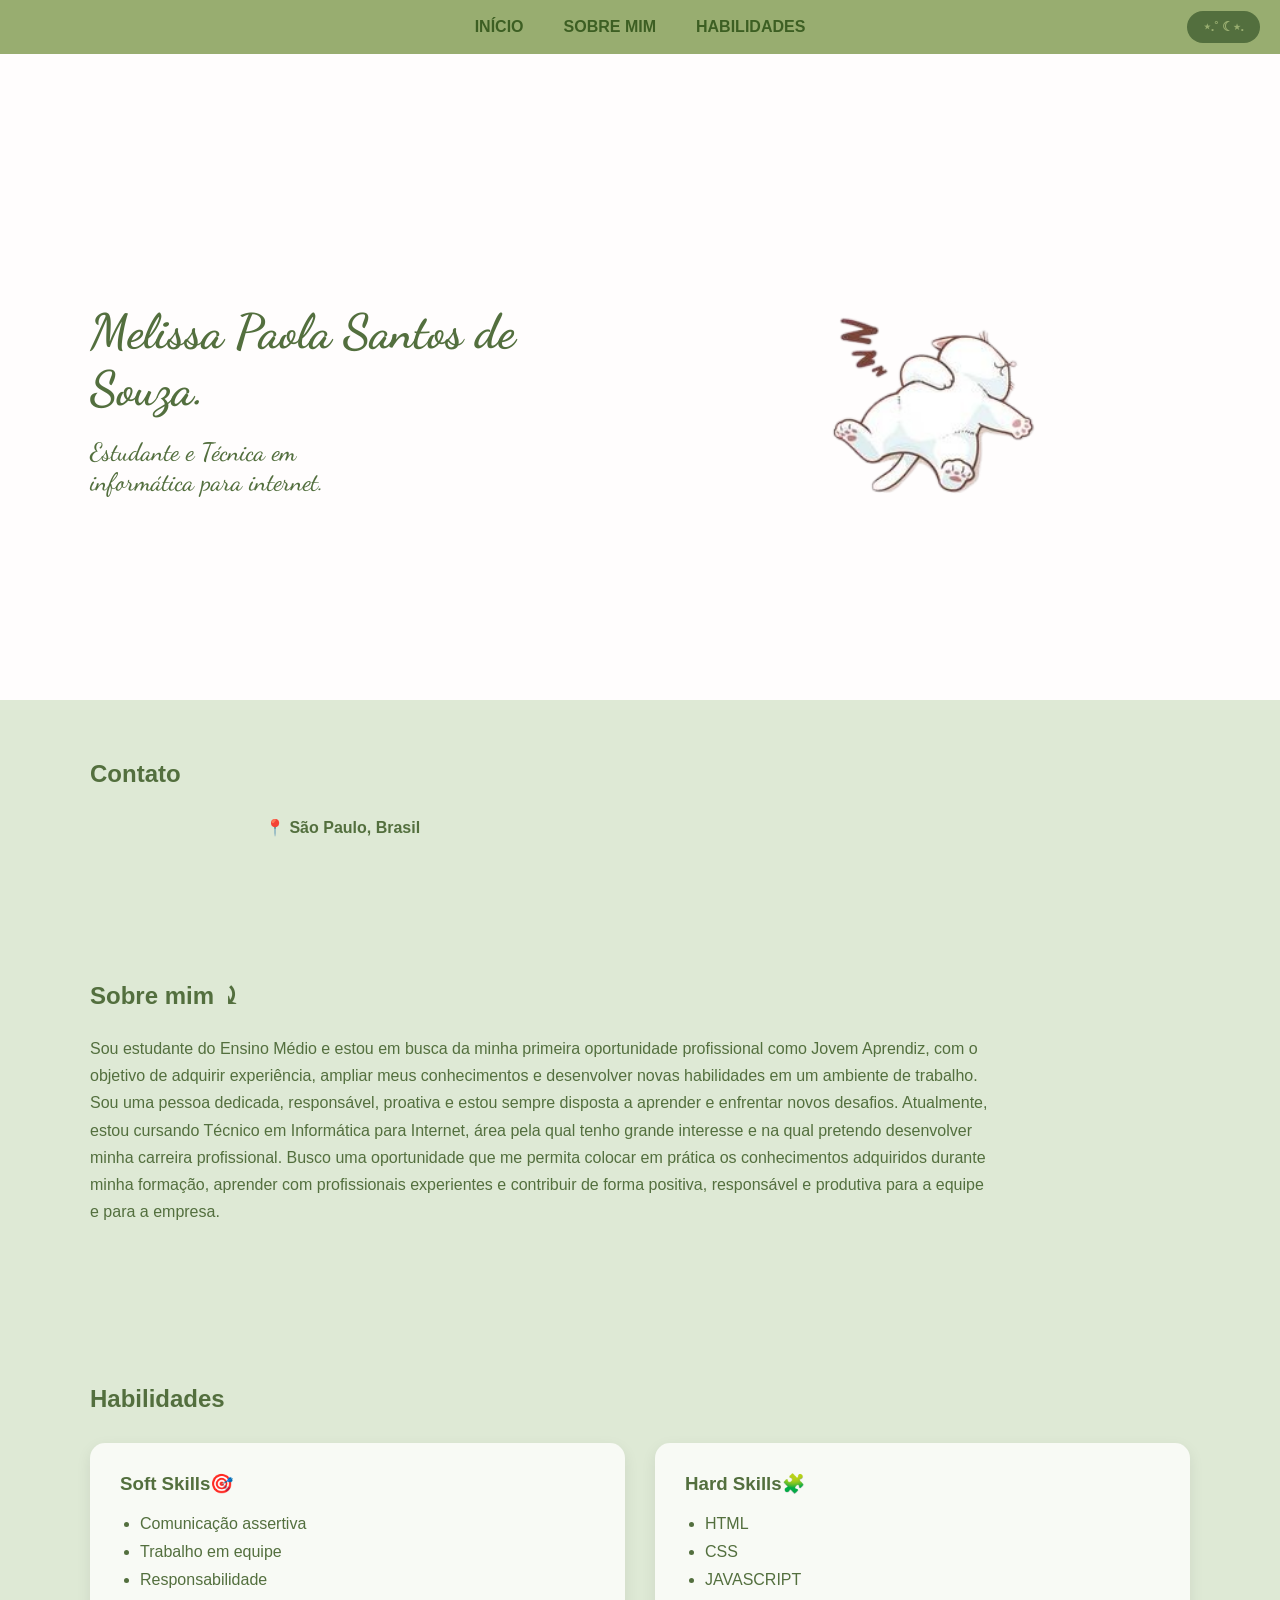
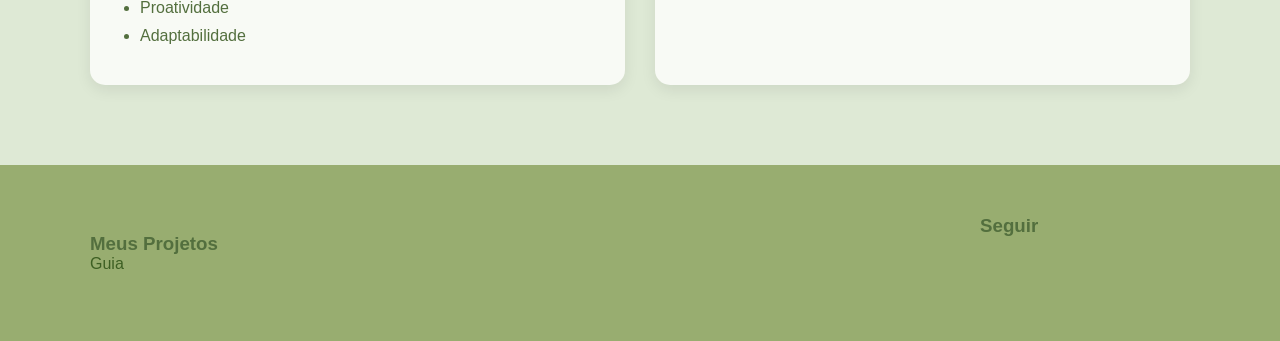
==== index.html @ 7c1e8e72 "adicionei os projetos" ====
<!DOCTYPE html>
<html lang="pt-BR">

<head>
    <meta charset="UTF-8">
    <meta name="viewport" content="width=device-width, initial-scale=1.0" />
    <title>Melissa Paola</title>

    <link rel="icon" href="./assets/b8229faa11fd5c0b6150d2b8c8b90e80-removebg-preview.png">

    <link rel="stylesheet" href="style.css">


    <!-- Fonte Dancing Script -->
    <link rel="preconnect" href="https://fonts.googleapis.com">
    <link rel="preconnect" href="https://fonts.gstatic.com" crossorigin>

    <link href="https://fonts.googleapis.com/css2?family=Dancing+Script:wght@400;500;600;700&display=swap"
        rel="stylesheet">

</head>

<body>


    <!-- MENU -->
    <header>

        <button id="simples">⋆.˚ ☾⭒.</button>

        <nav>
            <a href="#apres">Início</a>
            <a href="#sobre">Sobre mim</a>
            <a href="#habil">Habilidades</a>
        </nav>
    </header>


    <main>

        <!-- APRESENTAÇÃO -->
        <section id="apres">

            <div class="container apresentacao">

                <div class="aprestext">
                    <h1>Melissa Paola Santos de Souza.</h1>

                    <h2>
                        Estudante e Técnica em
                        <br>
                        informática para internet.
                    </h2>
                </div>

                <div class="apresimg">
                    <img src="assets/b8229faa11fd5c0b6150d2b8c8b90e80-removebg-preview.png" alt="Ilustração decorativa">
                </div>

            </div>

        </section>


        <!-- CONTATO -->
        <section id="info">

            <div class="container">

                <h2>Contato</h2>

                <div class="contato">

                    <div class="linksicon">

                        <a href="mailto:Melissa.paola.s.souza@gmail.com">
                            <svg class="iconsobre">
                                <use href="assets/envelope-solid-full.svg"></use>
                            </svg>
                        </a>

                        <a href="https://github.com/MelissaPaola" target="_blank">
                            <svg class="iconsobre">
                                <use href="assets/GithubIco.svg"></use>
                            </svg>
                        </a>

                        <a href="https://wa.me/5511913088915" target="_blank">
                            <svg class="iconsobre">
                                <use href="assets/whatsapp-svgrepo-com.svg"></use>
                            </svg>
                        </a>

                        <a href="https://www.linkedin.com/in/melissa-paola-161333433/" target="_blank">
                            <svg class="iconsobre">
                                <use href="assets/linkedInIco.svg"></use>
                            </svg>
                        </a>

                    </div>

                    <h4>📍 São Paulo, Brasil</h4>

                </div>

            </div>

        </section>


        <!-- SOBRE -->
        <section id="sobre">

            <div class="container">

                <h2>Sobre mim ⤸</h2>

                <p>
                    Sou estudante do Ensino Médio e estou em busca da minha
                    primeira oportunidade profissional como Jovem Aprendiz,
                    com o objetivo de adquirir experiência, ampliar meus
                    conhecimentos e desenvolver novas habilidades em um
                    ambiente de trabalho.

                    Sou uma pessoa dedicada, responsável, proativa e estou
                    sempre disposta a aprender e enfrentar novos desafios.

                    Atualmente, estou cursando Técnico em Informática para
                    Internet, área pela qual tenho grande interesse e na qual
                    pretendo desenvolver minha carreira profissional.

                    Busco uma oportunidade que me permita colocar em prática
                    os conhecimentos adquiridos durante minha formação,
                    aprender com profissionais experientes e contribuir de
                    forma positiva, responsável e produtiva para a equipe
                    e para a empresa.
                </p>

            </div>

        </section>


        <!-- HABILIDADES -->
        <section id="habil">

            <div class="container">

                <h2>Habilidades</h2>

                <div class="habilidades">

                    <!-- SOFT SKILLS -->
                    <div class="cardhabil">

                        <h3>Soft Skills🎯</h3>

                        <ul>
                            <li>Comunicação assertiva</li>
                            <li>Trabalho em equipe</li>
                            <li>Responsabilidade</li>
                            <li>Proatividade</li>
                            <li>Adaptabilidade</li>
                        </ul>

                    </div>


                    <!-- HARD SKILLS -->
                    <div class="cardhabil">

                        <h3>Hard Skills🧩</h3>

                        <ul>
                            <li>HTML</li>
                            <li>CSS</li>
                            <li>JAVASCRIPT</li>
                        </ul>

                    </div>

                </div>

            </div>

        </section>

    </main>


    <!-- RODAPÉ -->
    <footer>

        <div class="container footer-content">

        <div class="footer-info">
         <h3>Meus Projetos</h3>
         <a href="https://melissapaola.github.io/Guia/" target="_blank">Guia</a>
        </div>

            <div class="footer-social">

                <h3>Seguir</h3>

                <ul>

                    <li>
                        <a href="https://github.com/MelissaPaola" target="_blank">

                            <svg class="icone">
                                <use href="assets/GithubIco.svg"></use>
                            </svg>

                        </a>
                    </li>

                    <li>
                        <a href="https://www.linkedin.com/in/melissa-paola-161333433/" target="_blank">

                            <svg class="icone">
                                <use href="assets/linkedInIco.svg"></use>
                            </svg>

                        </a>
                    </li>

                    <li>
                        <a href="https://www.instagram.com/lissavamp_/" target="_blank">

                            <svg class="icone">
                                <use href="assets/instagram_logo_icon_186894.svg"></use>
                            </svg>

                        </a>
                    </li>

                </ul>

            </div>

        </div>

    </footer>
    <script src="App.js"></script>
</body>

</html>
---- style.css ----
* {
   margin: 0;
   padding: 0;
   box-sizing: border-box;
}


/* ===== GERAL ===== */

html {
   scroll-behavior: smooth;
}

body {
   font-family: Arial, sans-serif;
   background-color: #dee9d5;
   color: #536f3e;
}

.container {
   width: 90%;
   max-width: 1100px;
   margin: 0 auto;
}

a {
   color: #3d5f23;
   text-decoration: none;
}

a:hover {
   color: #685844;
}


/* ===== MENU ===== */

header {
   position: fixed;
   top: 0;
   left: 0;

   width: 100%;

   background-color: #98ad70;

   padding: 18px;

   z-index: 1000;
}

nav {
   display: flex;
   justify-content: center;
   gap: 40px;
}

nav a {
   font-weight: bold;
   text-transform: uppercase;
}


/* ===== APRESENTAÇÃO ===== */

#apres {
   min-height: 600px;

   background-color: #fffdfd;

   padding-top: 100px;
}

.apresentacao {
   min-height: 600px;

   display: flex;
   align-items: center;
   justify-content: space-between;

   gap: 50px;
}

.aprestext {
   flex: 1;
}

.aprestext h1 {
   font-family: "Dancing Script", cursive;
   font-size: 48px;
   margin-bottom: 20px;
}

.aprestext h2 {
   font-family: "Dancing Script", cursive;
   font-size: 25px;
   font-weight: 500;
}

.apresimg {
   flex: 1;

   display: flex;
   justify-content: center;
}

.apresimg img {
   width: 300px;
   max-width: 100%;
}


/* ===== CONTATO ===== */

#info {
   padding: 60px 0;
   background-color: #dee9d5;
}

.contato {
   margin-top: 25px;

   display: flex;
   align-items: center;

   gap: 30px;
}

.linksicon {
   display: flex;
   gap: 15px;
}

.iconsobre {
   width: 25px;
   height: 25px;

   fill: #536f3e;
}


/* ===== SOBRE ===== */

#sobre {
   padding: 80px 0;
}

#sobre h2 {
   margin-bottom: 25px;
}

#sobre p {
   max-width: 900px;

   line-height: 1.7;
}


/* ===== HABILIDADES ===== */

#habil {
   padding: 80px 0;
}

#habil>.container>h2 {
   margin-bottom: 30px;
}

.habilidades {
   display: flex;
   gap: 30px;
}

.cardhabil {
   flex: 1;

   padding: 30px;

   background-color: #f8faf5;

   border-radius: 15px;

   box-shadow: 0 5px 15px rgba(0, 0, 0, 0.08);
}

.cardhabil h3 {
   margin-bottom: 20px;
}

.cardhabil ul {
   padding-left: 20px;
}

.cardhabil li {
   margin-bottom: 10px;
}


/* ===== FOOTER ===== */

footer {
   background-color: #98ad70;

   padding: 50px 0;
}

.footer-content {
   display: flex;
   justify-content: space-between;
   align-items: center;
}

.footer-social ul {
   display: flex;
   gap: 30px;

   list-style: none;
}

.icone {
   width: 50px;
   height: 50px;

   fill: #536f3e;
   stroke: #536f3e;
}


/* ===== CELULAR ===== */

@media (max-width: 768px) {

   nav {
      gap: 15px;
   }

   nav a {
      font-size: 12px;
   }


   /* Apresentação */

   #apres {
      padding-top: 100px;
   }

   .apresentacao {
      flex-direction: column;
      justify-content: center;

      text-align: center;

      padding: 60px 0;
   }

   .aprestext h1 {
      font-size: 38px;
   }

   .aprestext h2 {
      font-size: 21px;
   }

   .apresimg img {
      width: 230px;
   }


   /* Contato */

   .contato {
      flex-direction: column;
      align-items: flex-start;
   }


   /* Habilidades */

   .habilidades {
      flex-direction: column;
   }


   /* Footer */

   .footer-content {
      flex-direction: column;
      align-items: flex-start;
      gap: 30px;
   }

}

/* ===== CORES DOS TEMAS ===== */

/* Tema claro (padrão) - sua paleta atual */
:root {
   --fundo: #dee9d5;
   --texto: #536f3e;
   --link: #3d5f23;
   --link-hover: #685844;
   --barra: #98ad70;
   /* header e footer */
   --apresentacao: #fffdfd;
   --card: #f8faf5;
}

/* Tema escuro - ativado quando o body tem a classe "escuro" */
body.escuro {
   --fundo: #1b2415;
   --texto: #c5d8b0;
   --link: #a8c888;
   --link-hover: #d9c3a5;
   --barra: #2f3d22;
   --apresentacao: #232f1a;
   --card: #2a3821;
}


* {
   margin: 0;
   padding: 0;
   box-sizing: border-box;
}


/* ===== GERAL ===== */

html {
   scroll-behavior: smooth;
}

body {
   font-family: Arial, sans-serif;
   background-color: var(--fundo);
   color: var(--texto);

   transition: background-color 0.3s, color 0.3s;
}

/* deixa a troca de tema suave nas outras áreas também */
header,
footer,
#apres,
#info,
.cardhabil {
   transition: background-color 0.3s;
}

.container {
   width: 90%;
   max-width: 1100px;
   margin: 0 auto;
}

a {
   color: var(--link);
   text-decoration: none;
}

a:hover {
   color: var(--link-hover);
}


/* ===== MENU ===== */

header {
   position: fixed;
   top: 0;
   left: 0;

   width: 100%;

   background-color: var(--barra);

   padding: 18px;

   z-index: 1000;
}

nav {
   display: flex;
   justify-content: center;
   gap: 40px;
}

nav a {
   font-weight: bold;
   text-transform: uppercase;
}


/* ===== APRESENTAÇÃO ===== */

#apres {
   min-height: 600px;

   background-color: var(--apresentacao);

   padding-top: 100px;
}

.apresentacao {
   min-height: 600px;

   display: flex;
   align-items: center;
   justify-content: space-between;

   gap: 50px;
}

.aprestext {
   flex: 1;
}

.aprestext h1 {
   font-family: "Dancing Script", cursive;
   font-size: 48px;
   margin-bottom: 20px;
}

.aprestext h2 {
   font-family: "Dancing Script", cursive;
   font-size: 25px;
   font-weight: 500;
}

.apresimg {
   flex: 1;

   display: flex;
   justify-content: center;
}

.apresimg img {
   width: 300px;
   max-width: 100%;
}


/* ===== CONTATO ===== */

#info {
   padding: 60px 0;
   background-color: var(--fundo);
}

.contato {
   margin-top: 25px;

   display: flex;
   align-items: center;

   gap: 30px;
}

.linksicon {
   display: flex;
   gap: 15px;
}

.iconsobre {
   width: 25px;
   height: 25px;

   fill: var(--texto);
}


/* ===== SOBRE ===== */

#sobre {
   padding: 80px 0;
}

#sobre h2 {
   margin-bottom: 25px;
}

#sobre p {
   max-width: 900px;

   line-height: 1.7;
}


/* ===== HABILIDADES ===== */

#habil {
   padding: 80px 0;
}

#habil>.container>h2 {
   margin-bottom: 30px;
}

.habilidades {
   display: flex;
   gap: 30px;
}

.cardhabil {
   flex: 1;

   padding: 30px;

   background-color: var(--card);

   border-radius: 15px;

   box-shadow: 0 5px 15px rgba(0, 0, 0, 0.08);
}

.cardhabil h3 {
   margin-bottom: 20px;
}

.cardhabil ul {
   padding-left: 20px;
}

.cardhabil li {
   margin-bottom: 10px;
}


/* ===== FOOTER ===== */

footer {
   background-color: var(--barra);

   padding: 50px 0;
}

.footer-content {
   display: flex;
   justify-content: space-between;
   align-items: center;
}

.footer-social ul {
   display: flex;
   gap: 30px;

   list-style: none;
}

.icone {
   width: 50px;
   height: 50px;

   fill: var(--texto);
   stroke: var(--texto);
}


/* ===== BOTÃO DE TEMA ===== */

#simples {
   position: absolute;
   right: 20px;
   top: 50%;
   transform: translateY(-50%);

   padding: 8px 16px;

   background-color: var(--texto);
   color: var(--barra);

   border: none;
   border-radius: 20px;

   font-family: Arial, sans-serif;
   font-size: 13px;
   font-weight: bold;
   text-transform: uppercase;

   cursor: pointer;

   transition: background-color 0.3s, color 0.3s, transform 0.2s;
}

#simples:hover {
   background-color: var(--link);
   transform: translateY(-50%) scale(1.05);
}


/* ===== CELULAR ===== */

@media (max-width: 768px) {

   nav {
      gap: 15px;
   }

   nav a {
      font-size: 12px;
   }

   #simples {
      position: static;
      transform: none;

      display: block;
      margin: 0 auto 12px;
   }

   #simples:hover {
      transform: scale(1.05);
   }


   /* Apresentação */

   #apres {
      padding-top: 100px;
   }

   .apresentacao {
      flex-direction: column;
      justify-content: center;

      text-align: center;

      padding: 60px 0;
   }

   .aprestext h1 {
      font-size: 38px;
   }

   .aprestext h2 {
      font-size: 21px;
   }

   .apresimg img {
      width: 230px;
   }


   /* Contato */

   .contato {
      flex-direction: column;
      align-items: flex-start;
   }


   /* Habilidades */

   .habilidades {
      flex-direction: column;
   }


   /* Footer */

   .footer-content {
      flex-direction: column;
      align-items: flex-start;
      gap: 30px;
   }

}
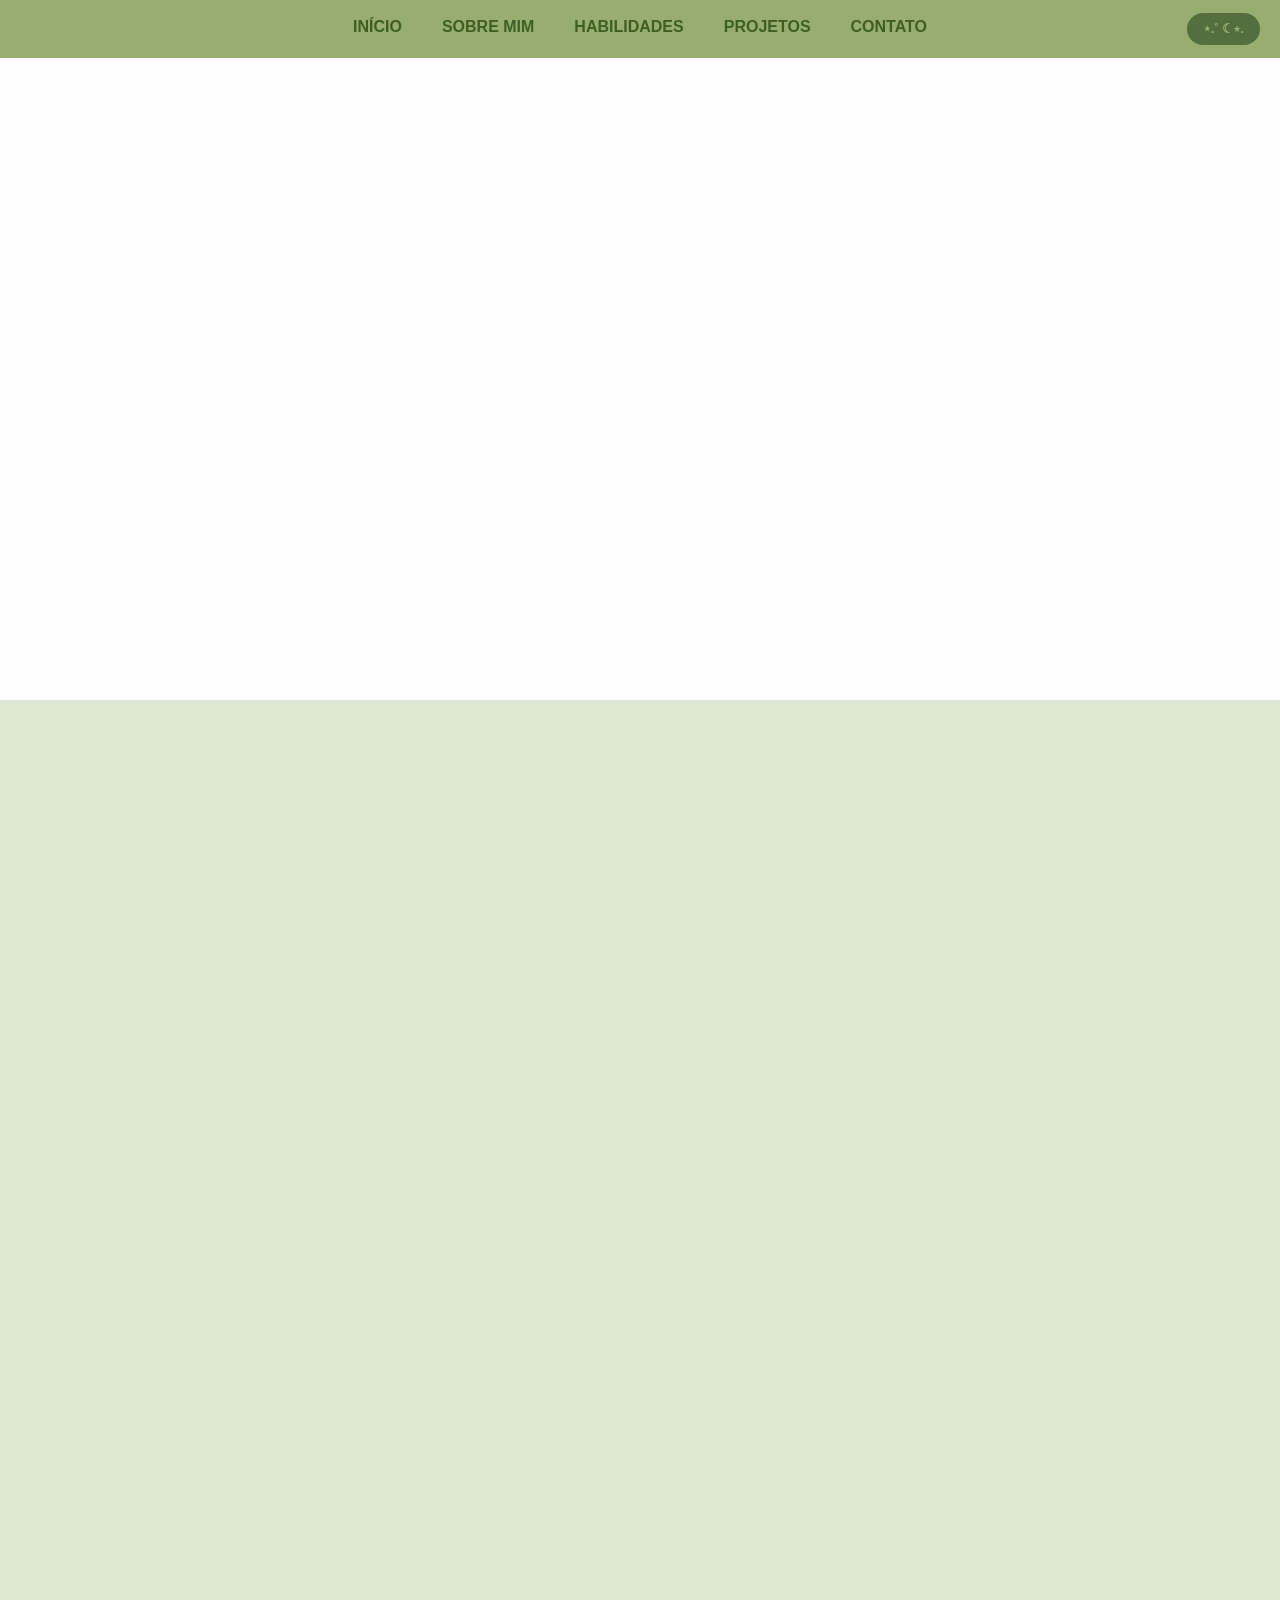
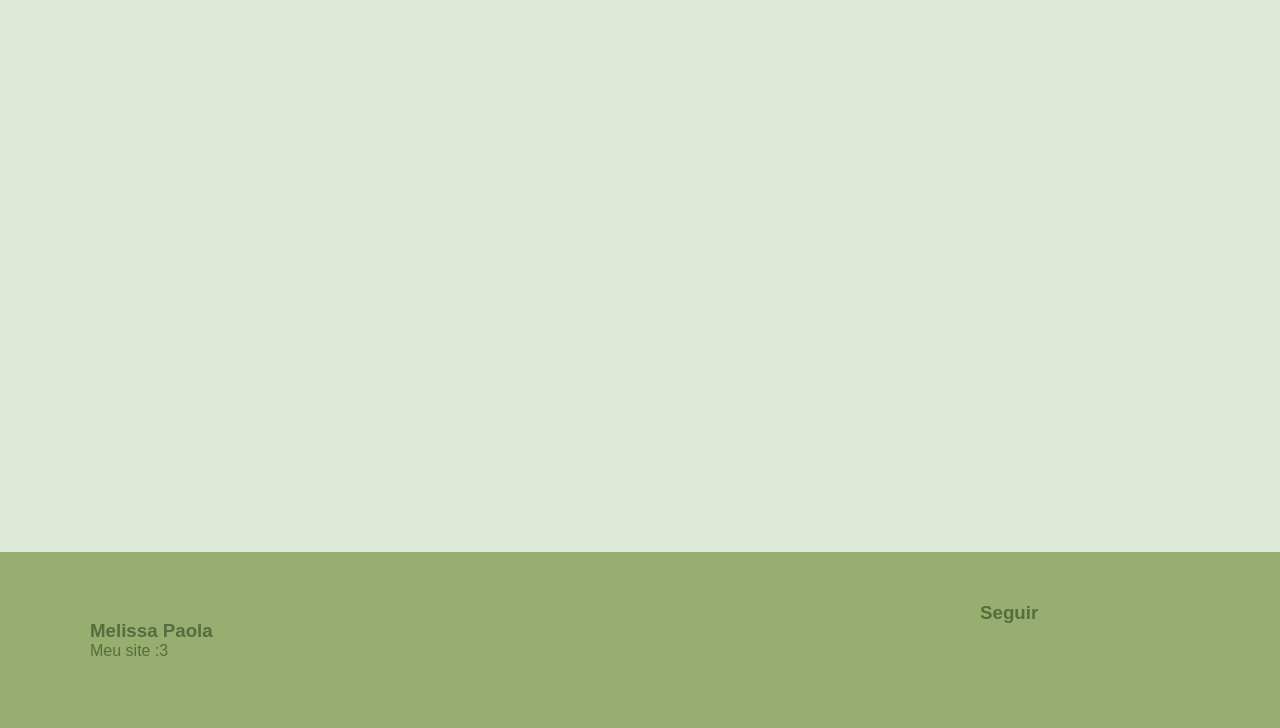
==== commit 8fe136dd: "Ja finalizei por enquanto" ====
--- a/index.html
+++ b/index.html
@@ -6,6 +6,12 @@
     <meta name="viewport" content="width=device-width, initial-scale=1.0" />
     <title>Melissa Paola</title>
 
+    <meta name="description" content="Portfólio de Melissa Paola, estudante de Técnico em Informática para Internet em São Paulo, em busca da primeira oportunidade como Jovem Aprendiz.">
+    <meta property="og:title" content="Melissa Paola - Portfólio">
+    <meta property="og:description" content="Estudante e futura profissional de TI.">
+    <meta property="og:image" content="https://melissapaola.github.io/Portifolio/assets/b8229faa11fd5c0b6150d2b8c8b90e80-removebg-preview.png">
+    <meta property="og:url" content="https://melissapaola.github.io/Portifolio/">
+
     <link rel="icon" href="./assets/b8229faa11fd5c0b6150d2b8c8b90e80-removebg-preview.png">
 
     <link rel="stylesheet" href="style.css">
@@ -26,12 +32,14 @@
     <!-- MENU -->
     <header>
 
-        <button id="simples">⋆.˚ ☾⭒.</button>
+        <button id="simples" aria-label="Alternar tema claro ou escuro">⋆.˚ ☾⭒.</button>
 
         <nav>
             <a href="#apres">Início</a>
             <a href="#sobre">Sobre mim</a>
             <a href="#habil">Habilidades</a>
+            <a href="#projetos">Projetos</a>
+            <a href="#info">Contato</a>
         </nav>
     </header>
 
@@ -41,7 +49,7 @@
         <!-- APRESENTAÇÃO -->
         <section id="apres">
 
-            <div class="container apresentacao">
+            <div class="container apresentacao fade-in">
 
                 <div class="aprestext">
                     <h1>Melissa Paola Santos de Souza.</h1>
@@ -62,56 +70,10 @@
         </section>
 
 
-        <!-- CONTATO -->
-        <section id="info">
-
-            <div class="container">
-
-                <h2>Contato</h2>
-
-                <div class="contato">
-
-                    <div class="linksicon">
-
-                        <a href="mailto:Melissa.paola.s.souza@gmail.com">
-                            <svg class="iconsobre">
-                                <use href="assets/envelope-solid-full.svg"></use>
-                            </svg>
-                        </a>
-
-                        <a href="https://github.com/MelissaPaola" target="_blank">
-                            <svg class="iconsobre">
-                                <use href="assets/GithubIco.svg"></use>
-                            </svg>
-                        </a>
-
-                        <a href="https://wa.me/5511913088915" target="_blank">
-                            <svg class="iconsobre">
-                                <use href="assets/whatsapp-svgrepo-com.svg"></use>
-                            </svg>
-                        </a>
-
-                        <a href="https://www.linkedin.com/in/melissa-paola-161333433/" target="_blank">
-                            <svg class="iconsobre">
-                                <use href="assets/linkedInIco.svg"></use>
-                            </svg>
-                        </a>
-
-                    </div>
-
-                    <h4>📍 São Paulo, Brasil</h4>
-
-                </div>
-
-            </div>
-
-        </section>
-
-
         <!-- SOBRE -->
         <section id="sobre">
 
-            <div class="container">
+            <div class="container fade-in">
 
                 <h2>Sobre mim ⤸</h2>
 
@@ -146,12 +108,12 @@
 
             <div class="container">
 
-                <h2>Habilidades</h2>
+                <h2 class="fade-in">Habilidades</h2>
 
                 <div class="habilidades">
 
                     <!-- SOFT SKILLS -->
-                    <div class="cardhabil">
+                    <div class="cardhabil fade-in">
 
                         <h3>Soft Skills🎯</h3>
 
@@ -167,7 +129,7 @@
 
 
                     <!-- HARD SKILLS -->
-                    <div class="cardhabil">
+                    <div class="cardhabil fade-in">
 
                         <h3>Hard Skills🧩</h3>
 
@@ -185,6 +147,83 @@
 
         </section>
 
+
+        <!-- PROJETOS -->
+        <section id="projetos">
+
+            <div class="container">
+
+                <h2 class="fade-in">Projetos</h2>
+
+                <div class="projetos">
+
+                    <div class="cardprojeto fade-in">
+
+                        <h3>Guia</h3>
+
+                        <p>Projeto desenvolvido com HTML, CSS e JavaScript.</p>
+
+                        <a href="https://melissapaola.github.io/Guia/" target="_blank" class="btn-projeto">Ver projeto</a>
+
+                    </div>
+
+                    <!--
+                        Pra adicionar um novo projeto, copie o bloco acima
+                        e troque título, descrição e link
+                    -->
+
+                </div>
+
+            </div>
+
+        </section>
+
+
+        <!-- CONTATO -->
+        <section id="info">
+
+            <div class="container fade-in">
+
+                <h2>Contato</h2>
+
+                <div class="contato">
+
+                    <div class="linksicon">
+
+                        <a href="mailto:Melissa.paola.s.souza@gmail.com">
+                            <svg class="iconsobre">
+                                <use href="assets/envelope-solid-full.svg"></use>
+                            </svg>
+                        </a>
+
+                        <a href="https://github.com/MelissaPaola" target="_blank">
+                            <svg class="iconsobre">
+                                <use href="assets/GithubIco.svg"></use>
+                            </svg>
+                        </a>
+
+                        <a href="https://wa.me/5511913088915" target="_blank">
+                            <svg class="iconsobre">
+                                <use href="assets/whatsapp-svgrepo-com.svg"></use>
+                            </svg>
+                        </a>
+
+                        <a href="https://www.linkedin.com/in/melissa-paola-161333433/" target="_blank">
+                            <svg class="iconsobre">
+                                <use href="assets/linkedInIco.svg"></use>
+                            </svg>
+                        </a>
+
+                    </div>
+
+                    <h4>📍 São Paulo, Brasil</h4>
+
+                </div>
+
+            </div>
+
+        </section>
+
     </main>
 
 
@@ -194,8 +233,8 @@
         <div class="container footer-content">
 
         <div class="footer-info">
-         <h3>Meus Projetos</h3>
-         <a href="https://melissapaola.github.io/Guia/" target="_blank">Guia</a>
+         <h3>Melissa Paola</h3>
+         <p>Meu site :3</p>
         </div>
 
             <div class="footer-social">
@@ -244,4 +283,4 @@
     <script src="App.js"></script>
 </body>
 
-</html>
+</html>
--- a/style.css
+++ b/style.css
@@ -2,294 +2,6 @@
    margin: 0;
    padding: 0;
    box-sizing: border-box;
-}
-
-
-/* ===== GERAL ===== */
-
-html {
-   scroll-behavior: smooth;
-}
-
-body {
-   font-family: Arial, sans-serif;
-   background-color: #dee9d5;
-   color: #536f3e;
-}
-
-.container {
-   width: 90%;
-   max-width: 1100px;
-   margin: 0 auto;
-}
-
-a {
-   color: #3d5f23;
-   text-decoration: none;
-}
-
-a:hover {
-   color: #685844;
-}
-
-
-/* ===== MENU ===== */
-
-header {
-   position: fixed;
-   top: 0;
-   left: 0;
-
-   width: 100%;
-
-   background-color: #98ad70;
-
-   padding: 18px;
-
-   z-index: 1000;
-}
-
-nav {
-   display: flex;
-   justify-content: center;
-   gap: 40px;
-}
-
-nav a {
-   font-weight: bold;
-   text-transform: uppercase;
-}
-
-
-/* ===== APRESENTAÇÃO ===== */
-
-#apres {
-   min-height: 600px;
-
-   background-color: #fffdfd;
-
-   padding-top: 100px;
-}
-
-.apresentacao {
-   min-height: 600px;
-
-   display: flex;
-   align-items: center;
-   justify-content: space-between;
-
-   gap: 50px;
-}
-
-.aprestext {
-   flex: 1;
-}
-
-.aprestext h1 {
-   font-family: "Dancing Script", cursive;
-   font-size: 48px;
-   margin-bottom: 20px;
-}
-
-.aprestext h2 {
-   font-family: "Dancing Script", cursive;
-   font-size: 25px;
-   font-weight: 500;
-}
-
-.apresimg {
-   flex: 1;
-
-   display: flex;
-   justify-content: center;
-}
-
-.apresimg img {
-   width: 300px;
-   max-width: 100%;
-}
-
-
-/* ===== CONTATO ===== */
-
-#info {
-   padding: 60px 0;
-   background-color: #dee9d5;
-}
-
-.contato {
-   margin-top: 25px;
-
-   display: flex;
-   align-items: center;
-
-   gap: 30px;
-}
-
-.linksicon {
-   display: flex;
-   gap: 15px;
-}
-
-.iconsobre {
-   width: 25px;
-   height: 25px;
-
-   fill: #536f3e;
-}
-
-
-/* ===== SOBRE ===== */
-
-#sobre {
-   padding: 80px 0;
-}
-
-#sobre h2 {
-   margin-bottom: 25px;
-}
-
-#sobre p {
-   max-width: 900px;
-
-   line-height: 1.7;
-}
-
-
-/* ===== HABILIDADES ===== */
-
-#habil {
-   padding: 80px 0;
-}
-
-#habil>.container>h2 {
-   margin-bottom: 30px;
-}
-
-.habilidades {
-   display: flex;
-   gap: 30px;
-}
-
-.cardhabil {
-   flex: 1;
-
-   padding: 30px;
-
-   background-color: #f8faf5;
-
-   border-radius: 15px;
-
-   box-shadow: 0 5px 15px rgba(0, 0, 0, 0.08);
-}
-
-.cardhabil h3 {
-   margin-bottom: 20px;
-}
-
-.cardhabil ul {
-   padding-left: 20px;
-}
-
-.cardhabil li {
-   margin-bottom: 10px;
-}
-
-
-/* ===== FOOTER ===== */
-
-footer {
-   background-color: #98ad70;
-
-   padding: 50px 0;
-}
-
-.footer-content {
-   display: flex;
-   justify-content: space-between;
-   align-items: center;
-}
-
-.footer-social ul {
-   display: flex;
-   gap: 30px;
-
-   list-style: none;
-}
-
-.icone {
-   width: 50px;
-   height: 50px;
-
-   fill: #536f3e;
-   stroke: #536f3e;
-}
-
-
-/* ===== CELULAR ===== */
-
-@media (max-width: 768px) {
-
-   nav {
-      gap: 15px;
-   }
-
-   nav a {
-      font-size: 12px;
-   }
-
-
-   /* Apresentação */
-
-   #apres {
-      padding-top: 100px;
-   }
-
-   .apresentacao {
-      flex-direction: column;
-      justify-content: center;
-
-      text-align: center;
-
-      padding: 60px 0;
-   }
-
-   .aprestext h1 {
-      font-size: 38px;
-   }
-
-   .aprestext h2 {
-      font-size: 21px;
-   }
-
-   .apresimg img {
-      width: 230px;
-   }
-
-
-   /* Contato */
-
-   .contato {
-      flex-direction: column;
-      align-items: flex-start;
-   }
-
-
-   /* Habilidades */
-
-   .habilidades {
-      flex-direction: column;
-   }
-
-
-   /* Footer */
-
-   .footer-content {
-      flex-direction: column;
-      align-items: flex-start;
-      gap: 30px;
-   }
-
 }
 
 /* ===== CORES DOS TEMAS ===== */
@@ -318,13 +30,6 @@
 }
 
 
-* {
-   margin: 0;
-   padding: 0;
-   box-sizing: border-box;
-}
-
-
 /* ===== GERAL ===== */
 
 html {
@@ -389,171 +94,28 @@
 nav a {
    font-weight: bold;
    text-transform: uppercase;
-}
-
-
-/* ===== APRESENTAÇÃO ===== */
-
-#apres {
-   min-height: 600px;
-
-   background-color: var(--apresentacao);
-
-   padding-top: 100px;
-}
-
-.apresentacao {
-   min-height: 600px;
-
-   display: flex;
-   align-items: center;
-   justify-content: space-between;
-
-   gap: 50px;
-}
-
-.aprestext {
-   flex: 1;
-}
-
-.aprestext h1 {
-   font-family: "Dancing Script", cursive;
-   font-size: 48px;
-   margin-bottom: 20px;
-}
-
-.aprestext h2 {
-   font-family: "Dancing Script", cursive;
-   font-size: 25px;
-   font-weight: 500;
-}
-
-.apresimg {
-   flex: 1;
-
-   display: flex;
-   justify-content: center;
-}
-
-.apresimg img {
-   width: 300px;
-   max-width: 100%;
-}
-
-
-/* ===== CONTATO ===== */
-
-#info {
-   padding: 60px 0;
-   background-color: var(--fundo);
-}
-
-.contato {
-   margin-top: 25px;
-
-   display: flex;
-   align-items: center;
-
-   gap: 30px;
-}
-
-.linksicon {
-   display: flex;
-   gap: 15px;
-}
-
-.iconsobre {
-   width: 25px;
-   height: 25px;
-
-   fill: var(--texto);
-}
-
-
-/* ===== SOBRE ===== */
-
-#sobre {
-   padding: 80px 0;
-}
-
-#sobre h2 {
-   margin-bottom: 25px;
-}
-
-#sobre p {
-   max-width: 900px;
-
-   line-height: 1.7;
-}
-
-
-/* ===== HABILIDADES ===== */
-
-#habil {
-   padding: 80px 0;
-}
-
-#habil>.container>h2 {
-   margin-bottom: 30px;
-}
-
-.habilidades {
-   display: flex;
-   gap: 30px;
-}
-
-.cardhabil {
-   flex: 1;
-
-   padding: 30px;
-
-   background-color: var(--card);
-
-   border-radius: 15px;
-
-   box-shadow: 0 5px 15px rgba(0, 0, 0, 0.08);
-}
-
-.cardhabil h3 {
-   margin-bottom: 20px;
-}
-
-.cardhabil ul {
-   padding-left: 20px;
-}
-
-.cardhabil li {
-   margin-bottom: 10px;
-}
-
-
-/* ===== FOOTER ===== */
-
-footer {
-   background-color: var(--barra);
-
-   padding: 50px 0;
-}
-
-.footer-content {
-   display: flex;
-   justify-content: space-between;
-   align-items: center;
-}
-
-.footer-social ul {
-   display: flex;
-   gap: 30px;
-
-   list-style: none;
-}
-
-.icone {
-   width: 50px;
-   height: 50px;
-
-   fill: var(--texto);
-   stroke: var(--texto);
+
+   position: relative;
+   padding-bottom: 4px;
+}
+
+/* sublinhado animado no hover dos links do menu */
+nav a::after {
+   content: "";
+   position: absolute;
+   left: 0;
+   bottom: 0;
+
+   width: 0%;
+   height: 2px;
+
+   background-color: var(--link);
+
+   transition: width 0.3s ease;
+}
+
+nav a:hover::after {
+   width: 100%;
 }
 
 
@@ -589,6 +151,297 @@
 }
 
 
+/* ===== APRESENTAÇÃO ===== */
+
+#apres {
+   min-height: 600px;
+
+   background-color: var(--apresentacao);
+
+   padding-top: 100px;
+}
+
+.apresentacao {
+   min-height: 600px;
+
+   display: flex;
+   align-items: center;
+   justify-content: space-between;
+
+   gap: 50px;
+}
+
+.aprestext {
+   flex: 1;
+}
+
+.aprestext h1 {
+   font-family: "Dancing Script", cursive;
+   font-size: 48px;
+   margin-bottom: 20px;
+}
+
+.aprestext h2 {
+   font-family: "Dancing Script", cursive;
+   font-size: 25px;
+   font-weight: 500;
+}
+
+.apresimg {
+   flex: 1;
+
+   display: flex;
+   justify-content: center;
+}
+
+.apresimg img {
+   width: 300px;
+   max-width: 100%;
+
+   /* flutuação suave */
+   animation: float 4s ease-in-out infinite;
+}
+
+@keyframes float {
+   0%, 100% { transform: translateY(0); }
+   50% { transform: translateY(-12px); }
+}
+
+
+/* ===== CONTATO ===== */
+
+#info {
+   padding: 60px 0;
+   background-color: var(--fundo);
+}
+
+.contato {
+   margin-top: 25px;
+
+   display: flex;
+   align-items: center;
+
+   gap: 30px;
+}
+
+.linksicon {
+   display: flex;
+   gap: 15px;
+}
+
+.iconsobre {
+   width: 25px;
+   height: 25px;
+
+   fill: var(--texto);
+
+   transition: transform 0.3s ease, fill 0.3s ease;
+}
+
+a:hover .iconsobre {
+   transform: scale(1.15);
+   fill: var(--link-hover);
+}
+
+
+/* ===== SOBRE ===== */
+
+#sobre {
+   padding: 80px 0;
+}
+
+#sobre h2 {
+   margin-bottom: 25px;
+}
+
+#sobre p {
+   max-width: 900px;
+
+   line-height: 1.7;
+}
+
+
+/* ===== HABILIDADES ===== */
+
+#habil {
+   padding: 80px 0;
+}
+
+#habil>.container>h2 {
+   margin-bottom: 30px;
+}
+
+.habilidades {
+   display: flex;
+   gap: 30px;
+}
+
+.cardhabil {
+   flex: 1;
+
+   padding: 30px;
+
+   background-color: var(--card);
+
+   border-radius: 15px;
+
+   box-shadow: 0 5px 15px rgba(0, 0, 0, 0.08);
+
+   transition: transform 0.3s ease, box-shadow 0.3s ease, background-color 0.3s;
+}
+
+.cardhabil:hover {
+   transform: translateY(-8px);
+   box-shadow: 0 10px 25px rgba(0, 0, 0, 0.15);
+}
+
+.cardhabil h3 {
+   margin-bottom: 20px;
+}
+
+.cardhabil ul {
+   padding-left: 20px;
+}
+
+.cardhabil li {
+   margin-bottom: 10px;
+}
+
+
+/* ===== PROJETOS ===== */
+
+#projetos {
+   padding: 80px 0;
+}
+
+#projetos>.container>h2 {
+   margin-bottom: 30px;
+}
+
+.projetos {
+   display: flex;
+   flex-wrap: wrap;
+   gap: 30px;
+}
+
+.cardprojeto {
+   flex: 1 1 280px;
+
+   padding: 30px;
+
+   background-color: var(--card);
+
+   border-radius: 15px;
+
+   box-shadow: 0 5px 15px rgba(0, 0, 0, 0.08);
+
+   transition: transform 0.3s ease, box-shadow 0.3s ease, background-color 0.3s;
+}
+
+.cardprojeto:hover {
+   transform: translateY(-8px);
+   box-shadow: 0 10px 25px rgba(0, 0, 0, 0.15);
+}
+
+.cardprojeto h3 {
+   margin-bottom: 10px;
+}
+
+.cardprojeto p {
+   margin-bottom: 20px;
+   line-height: 1.6;
+}
+
+.btn-projeto {
+   display: inline-block;
+
+   padding: 8px 18px;
+
+   background-color: var(--texto);
+   color: var(--card);
+
+   border-radius: 20px;
+
+   font-weight: bold;
+   font-size: 13px;
+   text-transform: uppercase;
+
+   transition: background-color 0.3s, transform 0.2s;
+}
+
+.btn-projeto:hover {
+   background-color: var(--link-hover);
+   color: var(--card);
+   transform: scale(1.05);
+}
+
+
+/* ===== FOOTER ===== */
+
+footer {
+   background-color: var(--barra);
+
+   padding: 50px 0;
+}
+
+.footer-content {
+   display: flex;
+   justify-content: space-between;
+   align-items: center;
+}
+
+.footer-social ul {
+   display: flex;
+   gap: 30px;
+
+   list-style: none;
+}
+
+.icone {
+   width: 50px;
+   height: 50px;
+
+   fill: var(--texto);
+   stroke: var(--texto);
+
+   transition: transform 0.3s ease, fill 0.3s ease, stroke 0.3s ease;
+}
+
+a:hover .icone {
+   transform: scale(1.15);
+   fill: var(--link-hover);
+   stroke: var(--link-hover);
+}
+
+
+/* ===== FADE-IN AO ROLAR ===== */
+
+.fade-in {
+   opacity: 0;
+   transform: translateY(30px);
+
+   transition: opacity 0.8s ease, transform 0.8s ease;
+}
+
+.fade-in.visible {
+   opacity: 1;
+   transform: translateY(0);
+}
+
+/* respeita quem prefere menos movimento no sistema */
+@media (prefers-reduced-motion: reduce) {
+   .fade-in,
+   .apresimg img,
+   .cardhabil,
+   .icone,
+   .iconsobre,
+   nav a::after {
+      animation: none !important;
+      transition: none !important;
+   }
+}
+
+
 /* ===== CELULAR ===== */
 
 @media (max-width: 768px) {
@@ -639,6 +492,9 @@
 
    .apresimg img {
       width: 230px;
+
+      /* desativa a flutuação no celular: evita distração e economiza performance */
+      animation: none;
    }
 
 
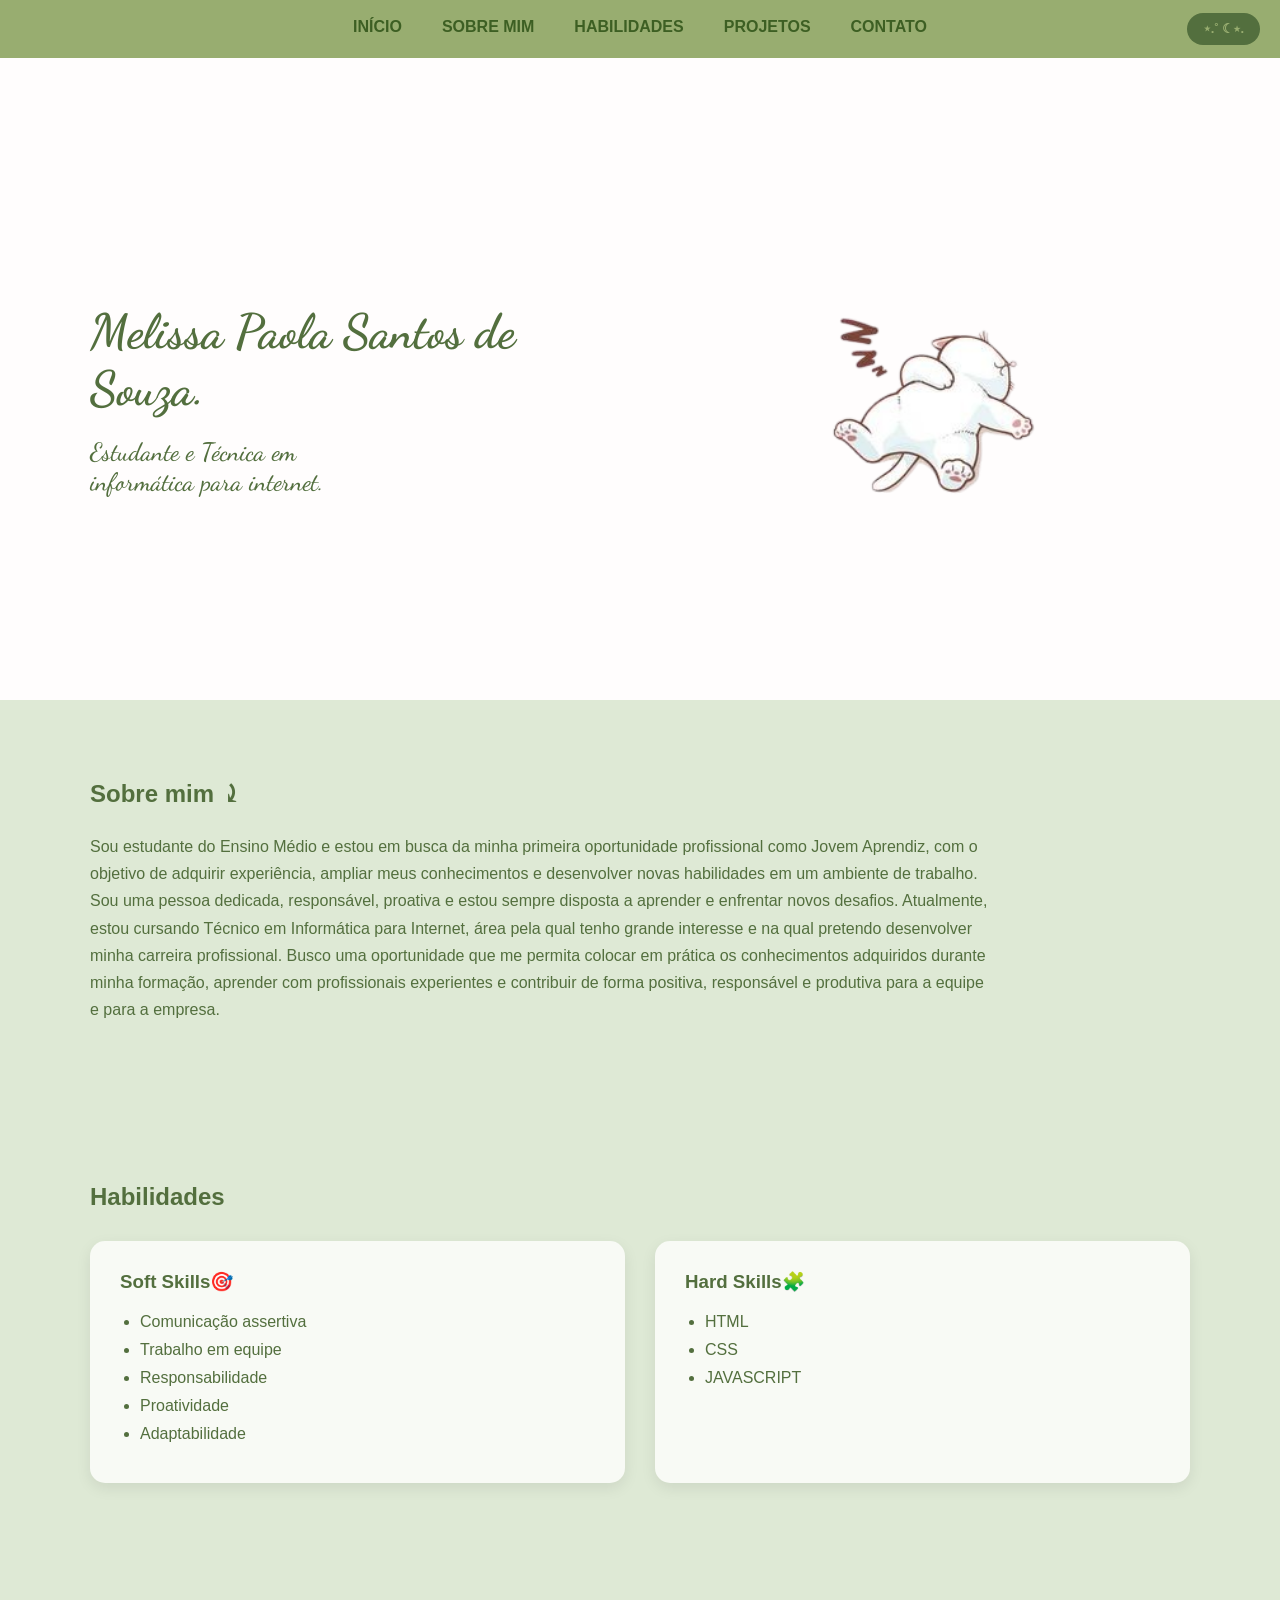
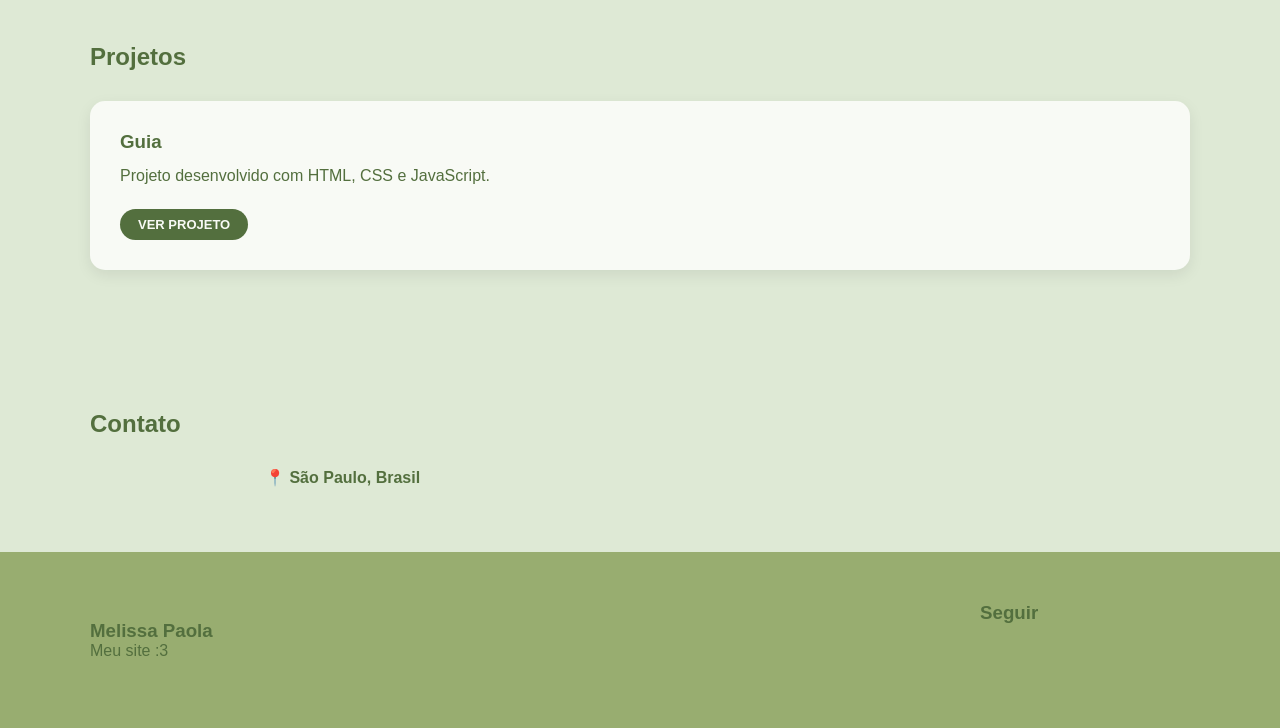
==== commit 79f99a7b: "Fix script source case sensitivity in index.html" ====
--- a/index.html
+++ b/index.html
@@ -280,7 +280,7 @@
         </div>
 
     </footer>
-    <script src="App.js"></script>
+    <script src="app.js"></script>
 </body>
 
-</html>+</html>
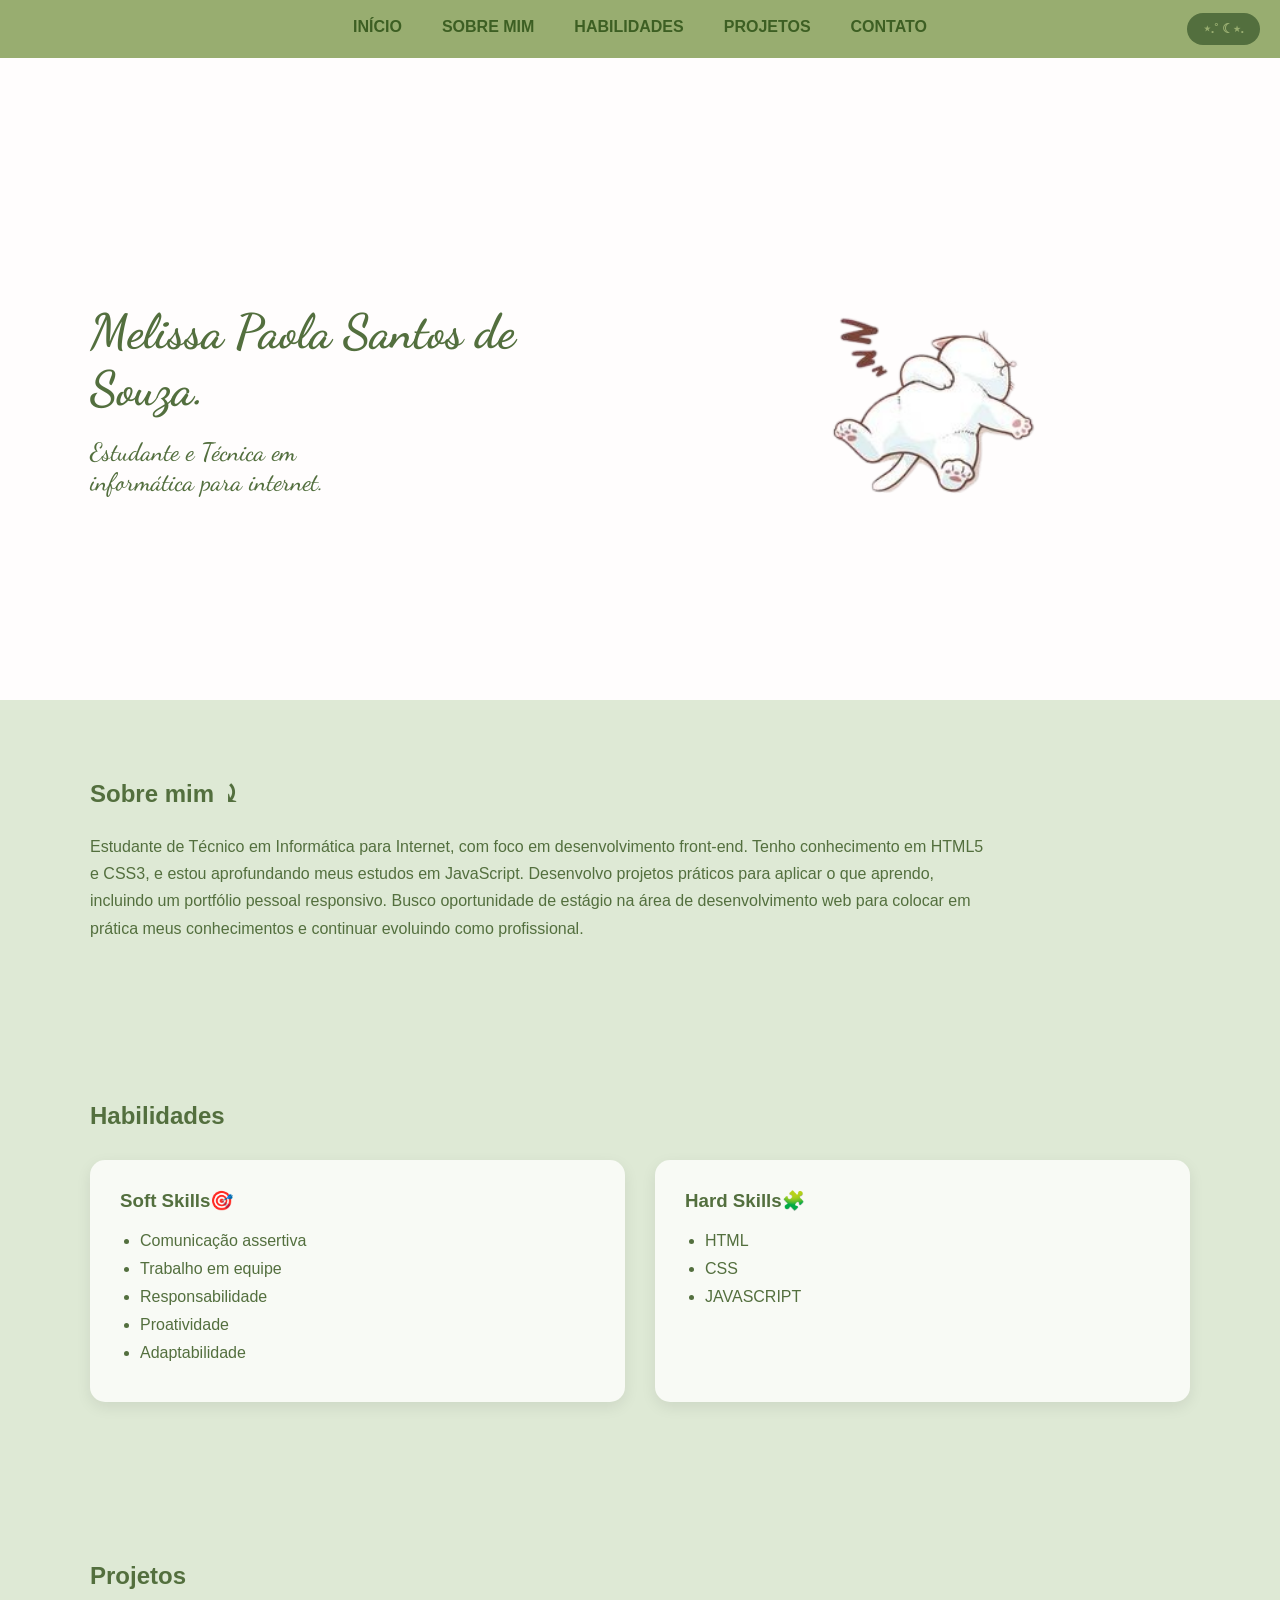
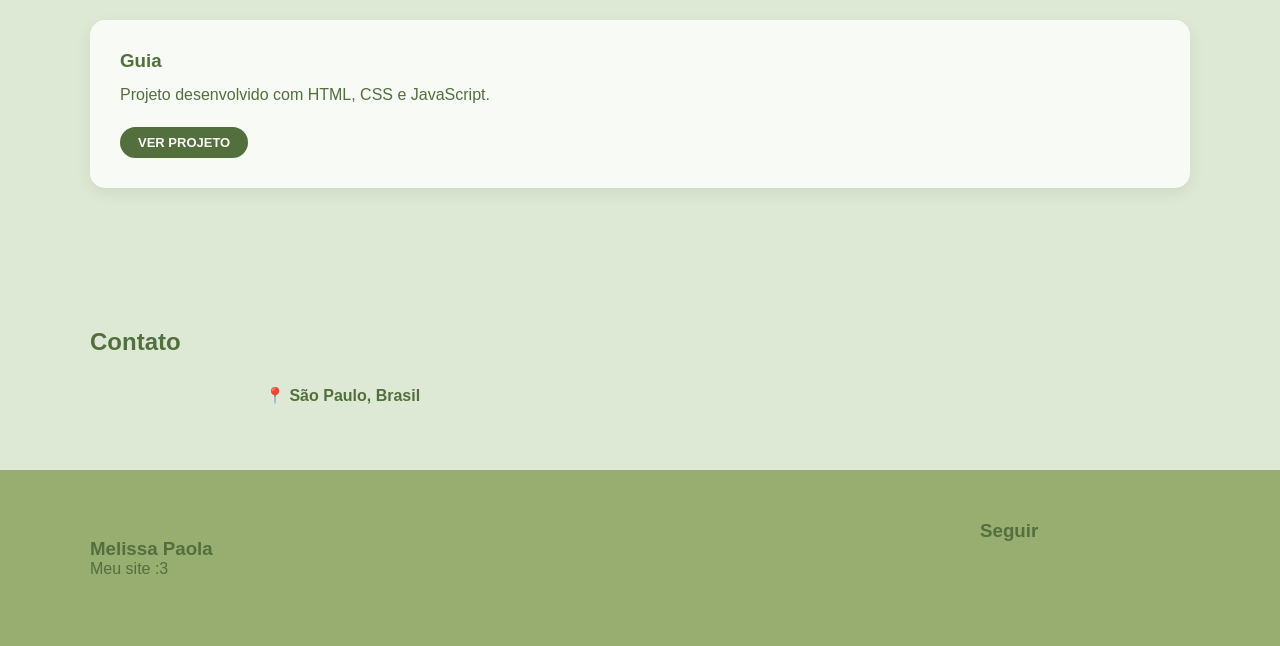
==== commit 14ff08ea: "troquei o texto sobre mim" ====
--- a/index.html
+++ b/index.html
@@ -78,24 +78,7 @@
                 <h2>Sobre mim ⤸</h2>
 
                 <p>
-                    Sou estudante do Ensino Médio e estou em busca da minha
-                    primeira oportunidade profissional como Jovem Aprendiz,
-                    com o objetivo de adquirir experiência, ampliar meus
-                    conhecimentos e desenvolver novas habilidades em um
-                    ambiente de trabalho.
-
-                    Sou uma pessoa dedicada, responsável, proativa e estou
-                    sempre disposta a aprender e enfrentar novos desafios.
-
-                    Atualmente, estou cursando Técnico em Informática para
-                    Internet, área pela qual tenho grande interesse e na qual
-                    pretendo desenvolver minha carreira profissional.
-
-                    Busco uma oportunidade que me permita colocar em prática
-                    os conhecimentos adquiridos durante minha formação,
-                    aprender com profissionais experientes e contribuir de
-                    forma positiva, responsável e produtiva para a equipe
-                    e para a empresa.
+                   Estudante de Técnico em Informática para Internet, com foco em desenvolvimento front-end. Tenho conhecimento em HTML5 e CSS3, e estou aprofundando meus estudos em JavaScript. Desenvolvo projetos práticos para aplicar o que aprendo, incluindo um portfólio pessoal responsivo. Busco oportunidade de estágio na área de desenvolvimento web para colocar em prática meus conhecimentos e continuar evoluindo como profissional.
                 </p>
 
             </div>
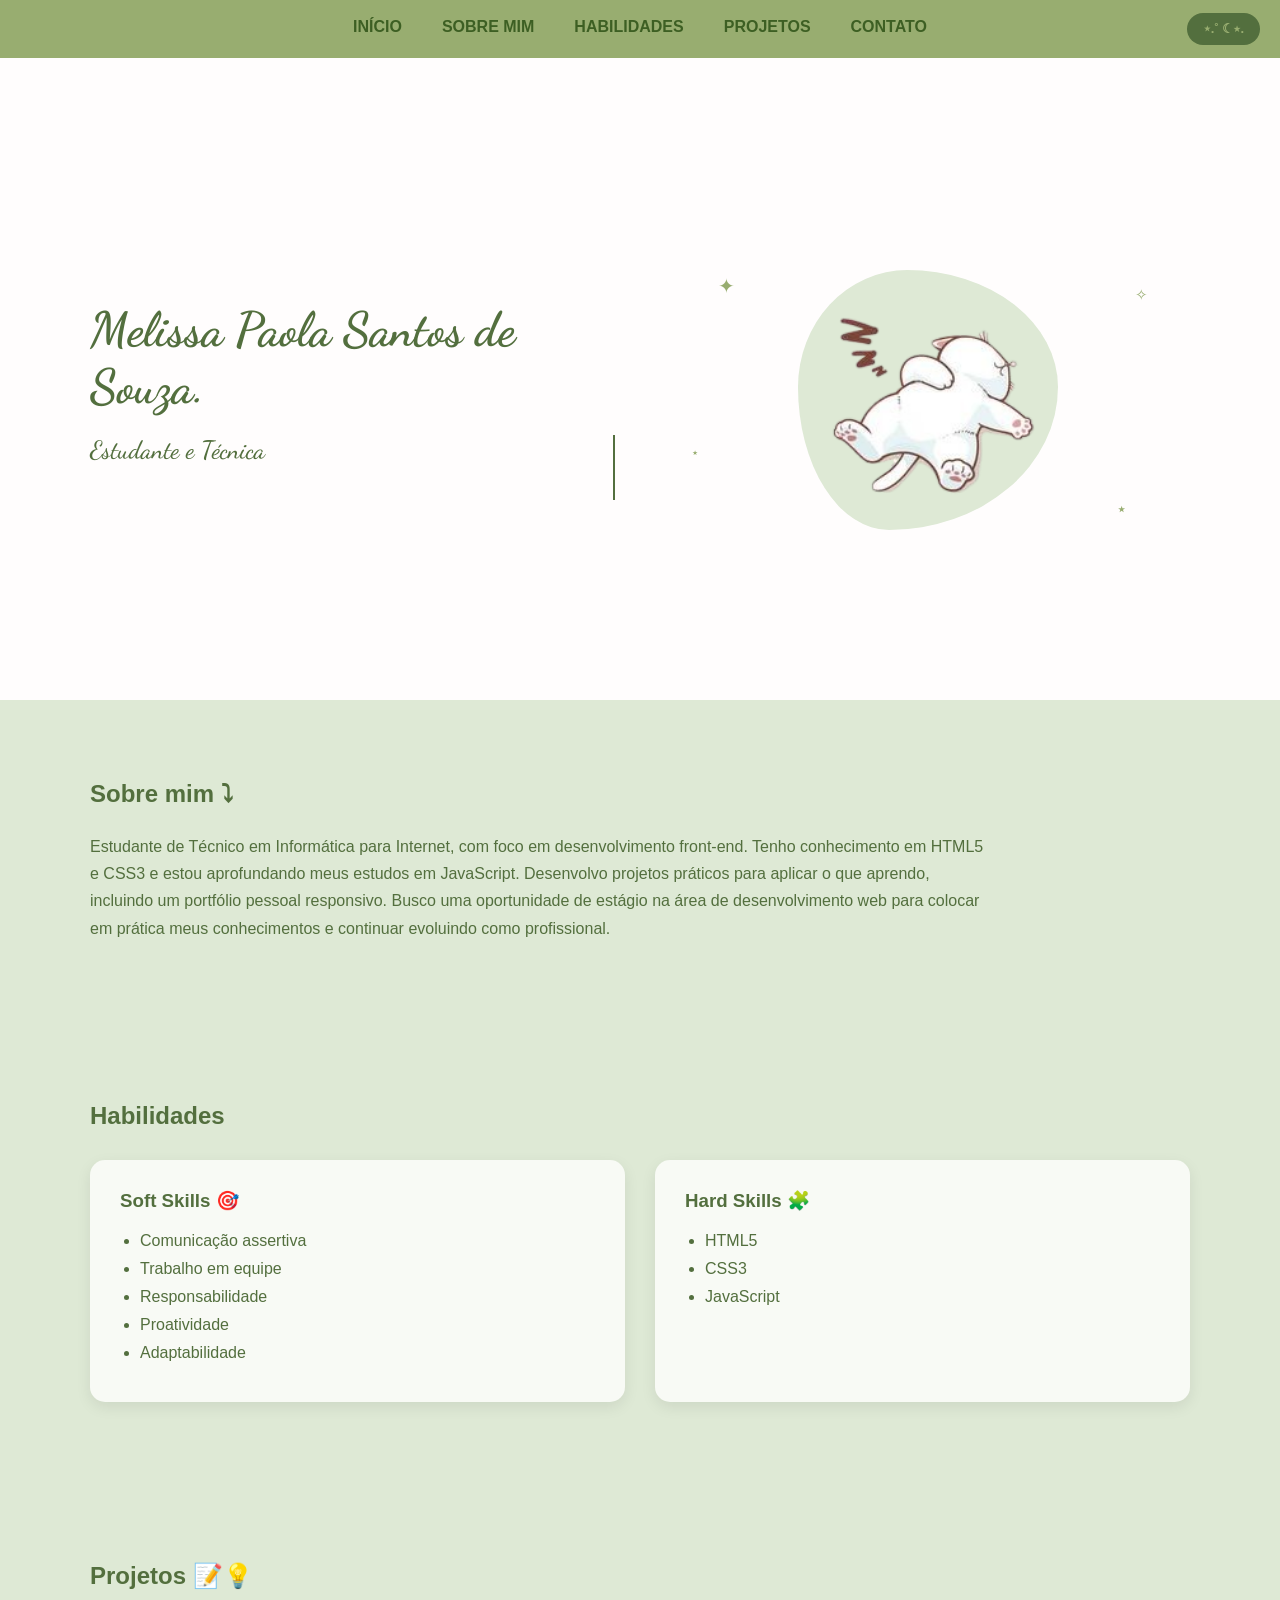
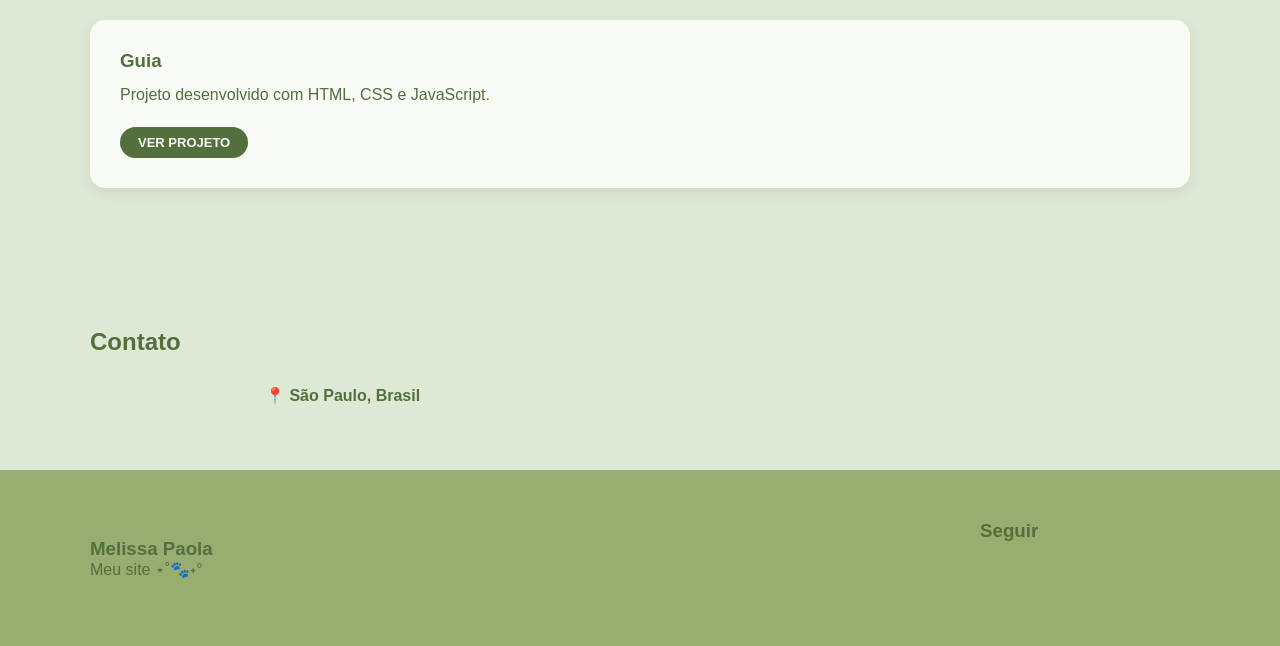
==== commit 9bce1308: "troquei mt coisa" ====
--- a/index.html
+++ b/index.html
@@ -3,46 +3,64 @@
 
 <head>
     <meta charset="UTF-8">
-    <meta name="viewport" content="width=device-width, initial-scale=1.0" />
-    <title>Melissa Paola</title>
-
-    <meta name="description" content="Portfólio de Melissa Paola, estudante de Técnico em Informática para Internet em São Paulo, em busca da primeira oportunidade como Jovem Aprendiz.">
+    <meta name="viewport" content="width=device-width, initial-scale=1.0">
+
+    <title>Melissa Paola | Portfólio</title>
+
+    <meta name="description"
+        content="Portfólio de Melissa Paola, estudante de Técnico em Informática para Internet em São Paulo, em busca da primeira oportunidade profissional.">
+
+    <meta name="theme-color" content="#98ad70">
+
+    <!-- Compartilhamento em redes sociais -->
     <meta property="og:title" content="Melissa Paola - Portfólio">
-    <meta property="og:description" content="Estudante e futura profissional de TI.">
-    <meta property="og:image" content="https://melissapaola.github.io/Portifolio/assets/b8229faa11fd5c0b6150d2b8c8b90e80-removebg-preview.png">
-    <meta property="og:url" content="https://melissapaola.github.io/Portifolio/">
-
-    <link rel="icon" href="./assets/b8229faa11fd5c0b6150d2b8c8b90e80-removebg-preview.png">
-
+    <meta property="og:description"
+        content="Estudante de Informática para Internet e futura profissional de TI.">
+    <meta property="og:image"
+        content="https://melissapaola.github.io/Portifolio/assets/b8229faa11fd5c0b6150d2b8c8b90e80-removebg-preview.png">
+    <meta property="og:url"
+        content="https://melissapaola.github.io/Portifolio/">
+    <meta property="og:type" content="website">
+    <meta property="og:locale" content="pt_BR">
+
+    <!-- Ícone da página -->
+    <link rel="icon"
+        href="./assets/b8229faa11fd5c0b6150d2b8c8b90e80-removebg-preview.png"
+        type="image/png">
+
+    <!-- CSS -->
     <link rel="stylesheet" href="style.css">
-
 
     <!-- Fonte Dancing Script -->
     <link rel="preconnect" href="https://fonts.googleapis.com">
     <link rel="preconnect" href="https://fonts.gstatic.com" crossorigin>
 
-    <link href="https://fonts.googleapis.com/css2?family=Dancing+Script:wght@400;500;600;700&display=swap"
+    <link
+        href="https://fonts.googleapis.com/css2?family=Dancing+Script:wght@400;500;600;700&display=swap"
         rel="stylesheet">
-
 </head>
 
 <body>
-
 
     <!-- MENU -->
     <header>
 
-        <button id="simples" aria-label="Alternar tema claro ou escuro">⋆.˚ ☾⭒.</button>
-
-        <nav>
+        <button
+            id="simples"
+            type="button"
+            aria-label="Alternar tema claro ou escuro">
+            ⋆.˚ ☾⭒.
+        </button>
+
+        <nav aria-label="Menu principal">
             <a href="#apres">Início</a>
             <a href="#sobre">Sobre mim</a>
             <a href="#habil">Habilidades</a>
             <a href="#projetos">Projetos</a>
             <a href="#info">Contato</a>
         </nav>
+
     </header>
-
 
     <main>
 
@@ -52,33 +70,54 @@
             <div class="container apresentacao fade-in">
 
                 <div class="aprestext">
+
                     <h1>Melissa Paola Santos de Souza.</h1>
 
-                    <h2>
-                        Estudante e Técnica em
-                        <br>
-                        informática para internet.
+                    <h2 id="typingSub" class="typing">
+                        Estudante de Técnico em Informática para Internet.
                     </h2>
+
                 </div>
 
                 <div class="apresimg">
-                    <img src="assets/b8229faa11fd5c0b6150d2b8c8b90e80-removebg-preview.png" alt="Ilustração decorativa">
-                </div>
-
-            </div>
-
-        </section>
-
-
-        <!-- SOBRE -->
+
+                    <div class="blob-decorativo" aria-hidden="true"></div>
+
+                    <span class="estrela e1" aria-hidden="true">✦</span>
+                    <span class="estrela e2" aria-hidden="true">⋆</span>
+                    <span class="estrela e3" aria-hidden="true">✧</span>
+                    <span class="estrela e4" aria-hidden="true">⋆</span>
+
+                    <img
+                        src="assets/b8229faa11fd5c0b6150d2b8c8b90e80-removebg-preview.png"
+                        alt="Ilustração decorativa da apresentação"
+                        width="300"
+                        fetchpriority="high">
+
+                </div>
+
+            </div>
+
+        </section>
+
+
+        <!-- SOBRE MIM -->
         <section id="sobre">
 
             <div class="container fade-in">
 
-                <h2>Sobre mim ⤸</h2>
+                <h2>Sobre mim ⤵</h2>
 
                 <p>
-                   Estudante de Técnico em Informática para Internet, com foco em desenvolvimento front-end. Tenho conhecimento em HTML5 e CSS3, e estou aprofundando meus estudos em JavaScript. Desenvolvo projetos práticos para aplicar o que aprendo, incluindo um portfólio pessoal responsivo. Busco oportunidade de estágio na área de desenvolvimento web para colocar em prática meus conhecimentos e continuar evoluindo como profissional.
+                    Estudante de Técnico em Informática para Internet,
+                    com foco em desenvolvimento front-end. Tenho
+                    conhecimento em HTML5 e CSS3 e estou aprofundando
+                    meus estudos em JavaScript. Desenvolvo projetos
+                    práticos para aplicar o que aprendo, incluindo um
+                    portfólio pessoal responsivo. Busco uma oportunidade
+                    de estágio na área de desenvolvimento web para
+                    colocar em prática meus conhecimentos e continuar
+                    evoluindo como profissional.
                 </p>
 
             </div>
@@ -98,7 +137,7 @@
                     <!-- SOFT SKILLS -->
                     <div class="cardhabil fade-in">
 
-                        <h3>Soft Skills🎯</h3>
+                        <h3>Soft Skills 🎯</h3>
 
                         <ul>
                             <li>Comunicação assertiva</li>
@@ -114,12 +153,12 @@
                     <!-- HARD SKILLS -->
                     <div class="cardhabil fade-in">
 
-                        <h3>Hard Skills🧩</h3>
+                        <h3>Hard Skills 🧩</h3>
 
                         <ul>
-                            <li>HTML</li>
-                            <li>CSS</li>
-                            <li>JAVASCRIPT</li>
+                            <li>HTML5</li>
+                            <li>CSS3</li>
+                            <li>JavaScript</li>
                         </ul>
 
                     </div>
@@ -136,7 +175,7 @@
 
             <div class="container">
 
-                <h2 class="fade-in">Projetos</h2>
+                <h2 class="fade-in">Projetos 📝💡</h2>
 
                 <div class="projetos">
 
@@ -144,15 +183,25 @@
 
                         <h3>Guia</h3>
 
-                        <p>Projeto desenvolvido com HTML, CSS e JavaScript.</p>
-
-                        <a href="https://melissapaola.github.io/Guia/" target="_blank" class="btn-projeto">Ver projeto</a>
+                        <p>
+                            Projeto desenvolvido com HTML, CSS e
+                            JavaScript.
+                        </p>
+
+                        <a
+                            href="https://melissapaola.github.io/Guia/"
+                            target="_blank"
+                            rel="noopener noreferrer"
+                            class="btn-projeto">
+                            Ver projeto
+                        </a>
 
                     </div>
 
                     <!--
-                        Pra adicionar um novo projeto, copie o bloco acima
-                        e troque título, descrição e link
+                        Para adicionar outro projeto, copie o bloco
+                        cardprojeto e altere o título, a descrição
+                        e o endereço do link.
                     -->
 
                 </div>
@@ -173,28 +222,69 @@
 
                     <div class="linksicon">
 
-                        <a href="mailto:Melissa.paola.s.souza@gmail.com">
-                            <svg class="iconsobre">
+                        <!-- E-mail -->
+                        <a
+                            href="mailto:Melissa.paola.s.souza@gmail.com"
+                            aria-label="Enviar e-mail">
+
+                            <svg
+                                class="iconsobre"
+                                viewBox="0 0 24 24"
+                                aria-hidden="true">
                                 <use href="assets/envelope-solid-full.svg"></use>
                             </svg>
-                        </a>
-
-                        <a href="https://github.com/MelissaPaola" target="_blank">
-                            <svg class="iconsobre">
+
+                        </a>
+
+
+                        <!-- GitHub -->
+                        <a
+                            href="https://github.com/MelissaPaola"
+                            target="_blank"
+                            rel="noopener noreferrer"
+                            aria-label="GitHub">
+
+                            <svg
+                                class="iconsobre"
+                                viewBox="0 0 24 24"
+                                aria-hidden="true">
                                 <use href="assets/GithubIco.svg"></use>
                             </svg>
-                        </a>
-
-                        <a href="https://wa.me/5511913088915" target="_blank">
-                            <svg class="iconsobre">
+
+                        </a>
+
+
+                        <!-- WhatsApp -->
+                        <a
+                            href="https://wa.me/5511913088915"
+                            target="_blank"
+                            rel="noopener noreferrer"
+                            aria-label="WhatsApp">
+
+                            <svg
+                                class="iconsobre"
+                                viewBox="0 0 24 24"
+                                aria-hidden="true">
                                 <use href="assets/whatsapp-svgrepo-com.svg"></use>
                             </svg>
-                        </a>
-
-                        <a href="https://www.linkedin.com/in/melissa-paola-161333433/" target="_blank">
-                            <svg class="iconsobre">
+
+                        </a>
+
+
+                        <!-- LinkedIn -->
+                        <a
+                            href="https://www.linkedin.com/in/melissa-paola-161333433/"
+                            target="_blank"
+                            rel="noopener noreferrer"
+                            aria-label="LinkedIn">
+
+                            <svg
+                                class="iconsobre"
+                                viewBox="0 0 24 24"
+                                aria-hidden="true">
                                 <use href="assets/linkedInIco.svg"></use>
                             </svg>
+
                         </a>
 
                     </div>
@@ -215,55 +305,88 @@
 
         <div class="container footer-content">
 
-        <div class="footer-info">
-         <h3>Melissa Paola</h3>
-         <p>Meu site :3</p>
+            <div class="footer-info">
+
+                <h3>Melissa Paola</h3>
+                <p>Meu site ⋆˚🐾˖°</p>
+
+            </div>
+
+
+            <div class="footer-social">
+
+                <h3>Seguir</h3>
+
+                <ul>
+
+                    <!-- GitHub -->
+                    <li>
+                        <a
+                            href="https://github.com/MelissaPaola"
+                            target="_blank"
+                            rel="noopener noreferrer"
+                            aria-label="GitHub">
+
+                            <svg
+                                class="icone"
+                                viewBox="0 0 24 24"
+                                aria-hidden="true">
+                                <use href="assets/GithubIco.svg"></use>
+                            </svg>
+
+                        </a>
+                    </li>
+
+
+                    <!-- LinkedIn -->
+                    <li>
+                        <a
+                            href="https://www.linkedin.com/in/melissa-paola-161333433/"
+                            target="_blank"
+                            rel="noopener noreferrer"
+                            aria-label="LinkedIn">
+
+                            <svg
+                                class="icone"
+                                viewBox="0 0 24 24"
+                                aria-hidden="true">
+                                <use href="assets/linkedInIco.svg"></use>
+                            </svg>
+
+                        </a>
+                    </li>
+
+
+                    <!-- Instagram -->
+                    <li>
+                        <a
+                            href="https://www.instagram.com/lissavamp_/"
+                            target="_blank"
+                            rel="noopener noreferrer"
+                            aria-label="Instagram">
+
+                            <svg
+                                class="icone"
+                                viewBox="0 0 24 24"
+                                aria-hidden="true">
+                                <use href="assets/instagram_logo_icon_186894.svg"></use>
+                            </svg>
+
+                        </a>
+                    </li>
+
+                </ul>
+
+            </div>
+
         </div>
 
-            <div class="footer-social">
-
-                <h3>Seguir</h3>
-
-                <ul>
-
-                    <li>
-                        <a href="https://github.com/MelissaPaola" target="_blank">
-
-                            <svg class="icone">
-                                <use href="assets/GithubIco.svg"></use>
-                            </svg>
-
-                        </a>
-                    </li>
-
-                    <li>
-                        <a href="https://www.linkedin.com/in/melissa-paola-161333433/" target="_blank">
-
-                            <svg class="icone">
-                                <use href="assets/linkedInIco.svg"></use>
-                            </svg>
-
-                        </a>
-                    </li>
-
-                    <li>
-                        <a href="https://www.instagram.com/lissavamp_/" target="_blank">
-
-                            <svg class="icone">
-                                <use href="assets/instagram_logo_icon_186894.svg"></use>
-                            </svg>
-
-                        </a>
-                    </li>
-
-                </ul>
-
-            </div>
-
-        </div>
-
     </footer>
+
+
+    <!-- JavaScript -->
     <script src="app.js"></script>
+
 </body>
 
 </html>
--- a/style.css
+++ b/style.css
@@ -1,24 +1,26 @@
+/* ===== RESET ===== */
+
 * {
    margin: 0;
    padding: 0;
    box-sizing: border-box;
 }
 
+
 /* ===== CORES DOS TEMAS ===== */
 
-/* Tema claro (padrão) - sua paleta atual */
+/* Tema claro (padrão) */
 :root {
    --fundo: #dee9d5;
    --texto: #536f3e;
    --link: #3d5f23;
    --link-hover: #685844;
    --barra: #98ad70;
-   /* header e footer */
    --apresentacao: #fffdfd;
    --card: #f8faf5;
 }
 
-/* Tema escuro - ativado quando o body tem a classe "escuro" */
+/* Tema escuro */
 body.escuro {
    --fundo: #1b2415;
    --texto: #c5d8b0;
@@ -40,16 +42,15 @@
    font-family: Arial, sans-serif;
    background-color: var(--fundo);
    color: var(--texto);
-
    transition: background-color 0.3s, color 0.3s;
 }
 
-/* deixa a troca de tema suave nas outras áreas também */
 header,
 footer,
 #apres,
 #info,
-.cardhabil {
+.cardhabil,
+.cardprojeto {
    transition: background-color 0.3s;
 }
 
@@ -75,42 +76,34 @@
    position: fixed;
    top: 0;
    left: 0;
-
    width: 100%;
-
    background-color: var(--barra);
-
    padding: 18px;
-
    z-index: 1000;
 }
 
 nav {
    display: flex;
    justify-content: center;
+   align-items: center;
    gap: 40px;
 }
 
 nav a {
    font-weight: bold;
    text-transform: uppercase;
-
    position: relative;
    padding-bottom: 4px;
 }
 
-/* sublinhado animado no hover dos links do menu */
 nav a::after {
    content: "";
    position: absolute;
    left: 0;
    bottom: 0;
-
-   width: 0%;
+   width: 0;
    height: 2px;
-
    background-color: var(--link);
-
    transition: width 0.3s ease;
 }
 
@@ -126,23 +119,20 @@
    right: 20px;
    top: 50%;
    transform: translateY(-50%);
-
    padding: 8px 16px;
-
    background-color: var(--texto);
    color: var(--barra);
-
    border: none;
    border-radius: 20px;
-
    font-family: Arial, sans-serif;
    font-size: 13px;
    font-weight: bold;
    text-transform: uppercase;
-
    cursor: pointer;
-
-   transition: background-color 0.3s, color 0.3s, transform 0.2s;
+   transition:
+      background-color 0.3s,
+      color 0.3s,
+      transform 0.2s;
 }
 
 #simples:hover {
@@ -155,19 +145,15 @@
 
 #apres {
    min-height: 600px;
-
    background-color: var(--apresentacao);
-
    padding-top: 100px;
 }
 
 .apresentacao {
    min-height: 600px;
-
    display: flex;
    align-items: center;
    justify-content: space-between;
-
    gap: 50px;
 }
 
@@ -189,22 +175,120 @@
 
 .apresimg {
    flex: 1;
-
    display: flex;
    justify-content: center;
+   align-items: center;
+   position: relative;
 }
 
 .apresimg img {
    width: 300px;
    max-width: 100%;
-
-   /* flutuação suave */
+   height: auto;
+   position: relative;
+   z-index: 1;
    animation: float 4s ease-in-out infinite;
 }
 
 @keyframes float {
-   0%, 100% { transform: translateY(0); }
-   50% { transform: translateY(-12px); }
+   0%,
+   100% {
+      transform: translateY(0);
+   }
+
+   50% {
+      transform: translateY(-12px);
+   }
+}
+
+
+/* ===== DECORAÇÃO DO HERO ===== */
+
+.blob-decorativo {
+   position: absolute;
+   width: 260px;
+   height: 260px;
+   max-width: 70%;
+   aspect-ratio: 1 / 1;
+   background-color: var(--fundo);
+   border-radius: 42% 58% 65% 35% / 45% 45% 55% 55%;
+   animation: morph 8s ease-in-out infinite;
+   z-index: 0;
+}
+
+@keyframes morph {
+   0%,
+   100% {
+      border-radius: 42% 58% 65% 35% / 45% 45% 55% 55%;
+   }
+
+   50% {
+      border-radius: 58% 42% 35% 65% / 55% 60% 40% 45%;
+   }
+}
+
+.estrela {
+   position: absolute;
+   color: var(--barra);
+   z-index: 2;
+   pointer-events: none;
+   animation: twinkle 2.4s ease-in-out infinite;
+}
+
+.e1 {
+   top: 8%;
+   left: 10%;
+   font-size: 20px;
+}
+
+.e2 {
+   top: 65%;
+   left: 5%;
+   font-size: 13px;
+   animation-delay: 0.6s;
+}
+
+.e3 {
+   top: 12%;
+   right: 8%;
+   font-size: 15px;
+   animation-delay: 1.1s;
+}
+
+.e4 {
+   bottom: 10%;
+   right: 12%;
+   font-size: 18px;
+   animation-delay: 1.7s;
+}
+
+@keyframes twinkle {
+   0%,
+   100% {
+      opacity: 0.3;
+      transform: scale(0.8);
+   }
+
+   50% {
+      opacity: 1;
+      transform: scale(1.15);
+   }
+}
+
+
+/* ===== SUBTÍTULO COM EFEITO DE DIGITAÇÃO ===== */
+
+.aprestext h2.typing {
+   min-height: 2.6em;
+   border-right: 2px solid var(--texto);
+   padding-right: 4px;
+   animation: blink-cursor 0.8s step-end infinite;
+}
+
+@keyframes blink-cursor {
+   50% {
+      border-color: transparent;
+   }
 }
 
 
@@ -217,24 +301,21 @@
 
 .contato {
    margin-top: 25px;
-
    display: flex;
    align-items: center;
-
    gap: 30px;
 }
 
 .linksicon {
    display: flex;
+   align-items: center;
    gap: 15px;
 }
 
 .iconsobre {
    width: 25px;
    height: 25px;
-
    fill: var(--texto);
-
    transition: transform 0.3s ease, fill 0.3s ease;
 }
 
@@ -256,7 +337,6 @@
 
 #sobre p {
    max-width: 900px;
-
    line-height: 1.7;
 }
 
@@ -267,7 +347,7 @@
    padding: 80px 0;
 }
 
-#habil>.container>h2 {
+#habil > .container > h2 {
    margin-bottom: 30px;
 }
 
@@ -278,16 +358,15 @@
 
 .cardhabil {
    flex: 1;
-
+   min-width: 0;
    padding: 30px;
-
    background-color: var(--card);
-
    border-radius: 15px;
-
    box-shadow: 0 5px 15px rgba(0, 0, 0, 0.08);
-
-   transition: transform 0.3s ease, box-shadow 0.3s ease, background-color 0.3s;
+   transition:
+      transform 0.3s ease,
+      box-shadow 0.3s ease,
+      background-color 0.3s;
 }
 
 .cardhabil:hover {
@@ -314,7 +393,7 @@
    padding: 80px 0;
 }
 
-#projetos>.container>h2 {
+#projetos > .container > h2 {
    margin-bottom: 30px;
 }
 
@@ -326,16 +405,15 @@
 
 .cardprojeto {
    flex: 1 1 280px;
-
+   min-width: 0;
    padding: 30px;
-
    background-color: var(--card);
-
    border-radius: 15px;
-
    box-shadow: 0 5px 15px rgba(0, 0, 0, 0.08);
-
-   transition: transform 0.3s ease, box-shadow 0.3s ease, background-color 0.3s;
+   transition:
+      transform 0.3s ease,
+      box-shadow 0.3s ease,
+      background-color 0.3s;
 }
 
 .cardprojeto:hover {
@@ -354,18 +432,13 @@
 
 .btn-projeto {
    display: inline-block;
-
    padding: 8px 18px;
-
    background-color: var(--texto);
    color: var(--card);
-
    border-radius: 20px;
-
    font-weight: bold;
    font-size: 13px;
    text-transform: uppercase;
-
    transition: background-color 0.3s, transform 0.2s;
 }
 
@@ -380,7 +453,6 @@
 
 footer {
    background-color: var(--barra);
-
    padding: 50px 0;
 }
 
@@ -388,23 +460,25 @@
    display: flex;
    justify-content: space-between;
    align-items: center;
+   gap: 30px;
 }
 
 .footer-social ul {
    display: flex;
+   flex-wrap: wrap;
    gap: 30px;
-
    list-style: none;
 }
 
 .icone {
    width: 50px;
    height: 50px;
-
    fill: var(--texto);
    stroke: var(--texto);
-
-   transition: transform 0.3s ease, fill 0.3s ease, stroke 0.3s ease;
+   transition:
+      transform 0.3s ease,
+      fill 0.3s ease,
+      stroke 0.3s ease;
 }
 
 a:hover .icone {
@@ -419,7 +493,6 @@
 .fade-in {
    opacity: 0;
    transform: translateY(30px);
-
    transition: opacity 0.8s ease, transform 0.8s ease;
 }
 
@@ -428,26 +501,42 @@
    transform: translateY(0);
 }
 
-/* respeita quem prefere menos movimento no sistema */
+
+/* ===== ACESSIBILIDADE: MENOS MOVIMENTO ===== */
+
 @media (prefers-reduced-motion: reduce) {
-   .fade-in,
-   .apresimg img,
-   .cardhabil,
-   .icone,
-   .iconsobre,
-   nav a::after {
+   html {
+      scroll-behavior: auto;
+   }
+
+   *,
+   *::before,
+   *::after {
       animation: none !important;
       transition: none !important;
    }
-}
-
-
-/* ===== CELULAR ===== */
+
+   .fade-in {
+      opacity: 1;
+      transform: none;
+   }
+}
+
+
+/* ===== TABLETS E CELULARES ===== */
 
 @media (max-width: 768px) {
 
+   /* Menu */
+
+   header {
+      padding: 12px;
+   }
+
    nav {
-      gap: 15px;
+      flex-wrap: wrap;
+      gap: 12px 15px;
+      padding: 4px 0;
    }
 
    nav a {
@@ -456,10 +545,9 @@
 
    #simples {
       position: static;
-      transform: none;
-
       display: block;
       margin: 0 auto 12px;
+      transform: none;
    }
 
    #simples:hover {
@@ -476,10 +564,13 @@
    .apresentacao {
       flex-direction: column;
       justify-content: center;
-
       text-align: center;
-
+      gap: 35px;
       padding: 60px 0;
+   }
+
+   .aprestext {
+      width: 100%;
    }
 
    .aprestext h1 {
@@ -490,11 +581,19 @@
       font-size: 21px;
    }
 
+   .apresimg {
+      width: 100%;
+      min-height: 230px;
+   }
+
    .apresimg img {
       width: 230px;
-
-      /* desativa a flutuação no celular: evita distração e economiza performance */
       animation: none;
+   }
+
+   .blob-decorativo {
+      width: 180px;
+      height: 180px;
    }
 
 
@@ -503,6 +602,7 @@
    .contato {
       flex-direction: column;
       align-items: flex-start;
+      gap: 20px;
    }
 
 
@@ -510,10 +610,26 @@
 
    .habilidades {
       flex-direction: column;
-   }
-
-
-   /* Footer */
+      gap: 20px;
+   }
+
+   .cardhabil {
+      width: 100%;
+   }
+
+
+   /* Projetos */
+
+   .projetos {
+      gap: 20px;
+   }
+
+   .cardprojeto {
+      flex: 1 1 100%;
+   }
+
+
+   /* Rodapé */
 
    .footer-content {
       flex-direction: column;
@@ -521,4 +637,76 @@
       gap: 30px;
    }
 
-}+   .footer-social ul {
+      gap: 20px;
+   }
+}
+
+
+/* ===== CELULARES PEQUENOS ===== */
+
+@media (max-width: 480px) {
+
+   .container {
+      width: 92%;
+   }
+
+   header {
+      padding: 10px;
+   }
+
+   nav {
+      gap: 10px 12px;
+   }
+
+   nav a {
+      font-size: 10px;
+   }
+
+   #apres {
+      padding-top: 90px;
+   }
+
+   .apresentacao {
+      min-height: auto;
+      padding: 45px 0;
+   }
+
+   .aprestext h1 {
+      font-size: 32px;
+   }
+
+   .aprestext h2 {
+      font-size: 19px;
+   }
+
+   .apresimg img {
+      width: 200px;
+   }
+
+   .blob-decorativo {
+      width: 160px;
+      height: 160px;
+   }
+
+   #info,
+   #sobre,
+   #habil,
+   #projetos {
+      padding: 55px 0;
+   }
+
+   .cardhabil,
+   .cardprojeto {
+      padding: 22px;
+   }
+
+   .icone {
+      width: 40px;
+      height: 40px;
+   }
+
+   .footer-social ul {
+      gap: 15px;
+   }
+}
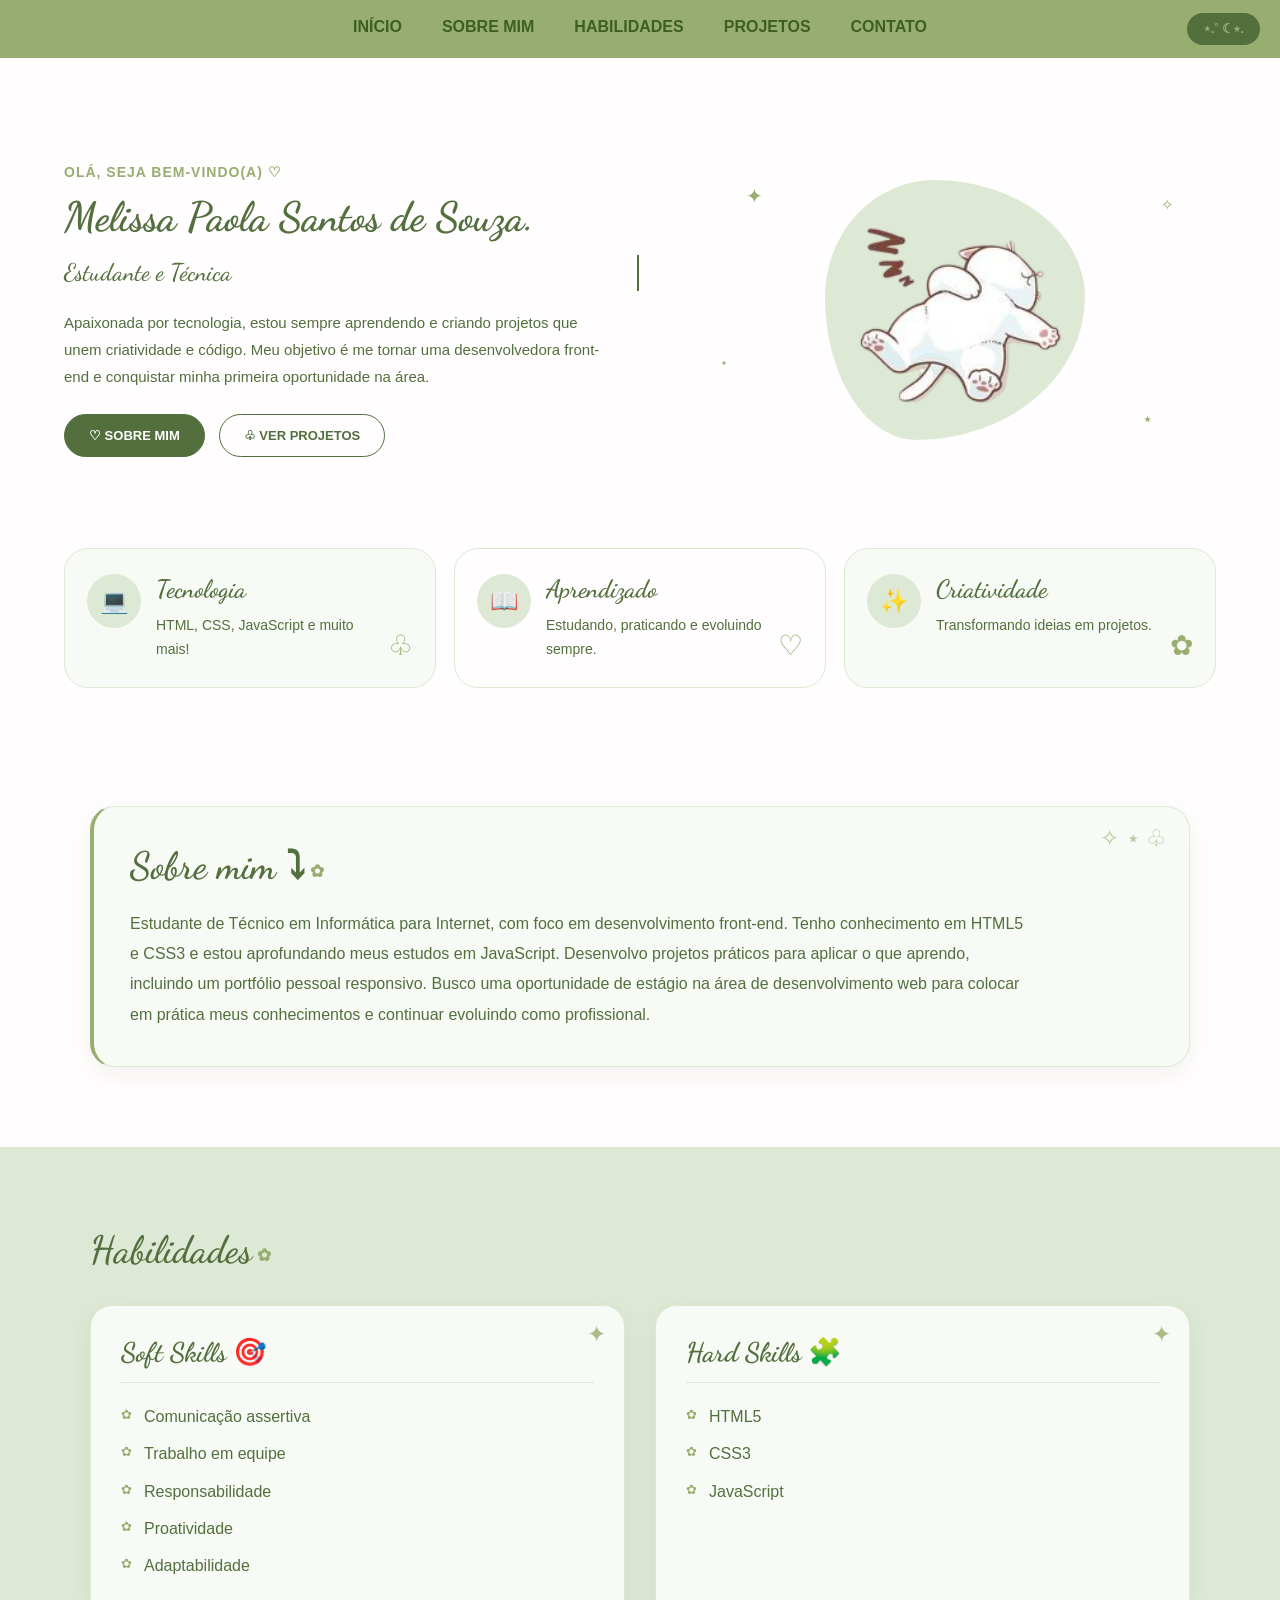
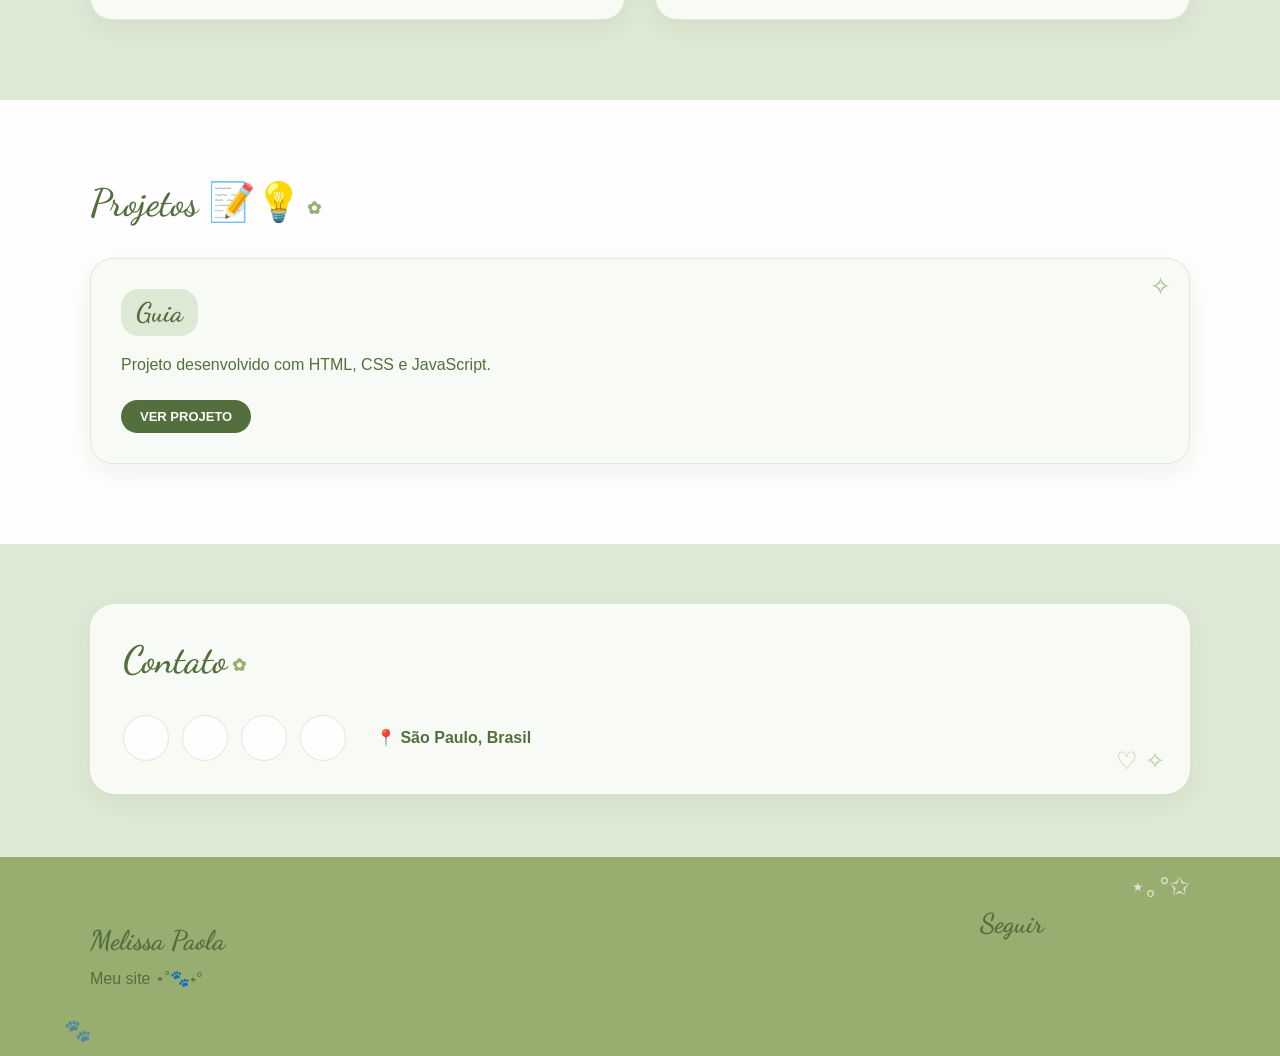
==== commit 79ba4a67: "Alterei quase a página toda" ====
--- a/index.html
+++ b/index.html
@@ -65,40 +65,110 @@
     <main>
 
         <!-- APRESENTAÇÃO -->
-        <section id="apres">
-
-            <div class="container apresentacao fade-in">
-
-                <div class="aprestext">
-
-                    <h1>Melissa Paola Santos de Souza.</h1>
-
-                    <h2 id="typingSub" class="typing">
-                        Estudante de Técnico em Informática para Internet.
-                    </h2>
-
-                </div>
-
-                <div class="apresimg">
-
-                    <div class="blob-decorativo" aria-hidden="true"></div>
-
-                    <span class="estrela e1" aria-hidden="true">✦</span>
-                    <span class="estrela e2" aria-hidden="true">⋆</span>
-                    <span class="estrela e3" aria-hidden="true">✧</span>
-                    <span class="estrela e4" aria-hidden="true">⋆</span>
-
-                    <img
-                        src="assets/b8229faa11fd5c0b6150d2b8c8b90e80-removebg-preview.png"
-                        alt="Ilustração decorativa da apresentação"
-                        width="300"
-                        fetchpriority="high">
-
-                </div>
-
-            </div>
-
-        </section>
+        
+<!-- APRESENTAÇÃO -->
+<section id="apres">
+    <div class="container apres-container">
+
+        <div class="apresentacao fade-in">
+
+            <div class="aprestext">
+
+                <span class="saudacao">
+                    Olá, seja bem-vindo(a) ♡
+                </span>
+
+                <h1>Melissa Paola Santos de Souza.</h1>
+
+                <h2 id="typingSub" class="typing">
+                    Estudante de Técnico em Informática para Internet.
+                </h2>
+
+                <p class="intro-descricao">
+                    Apaixonada por tecnologia, estou sempre aprendendo
+                    e criando projetos que unem criatividade e código.
+                    Meu objetivo é me tornar uma desenvolvedora
+                    front-end e conquistar minha primeira oportunidade
+                    na área.
+                </p>
+
+                <div class="hero-botoes">
+                    <a href="#sobre" class="btn-hero btn-principal">
+                        ♡ Sobre mim
+                    </a>
+
+                    <a href="#projetos" class="btn-hero btn-secundario">
+                        ♧ Ver projetos
+                    </a>
+                </div>
+
+            </div>
+
+            <div class="apresimg">
+
+                <div class="blob-decorativo" aria-hidden="true"></div>
+
+                <span class="estrela e1" aria-hidden="true">✦</span>
+                <span class="estrela e2" aria-hidden="true">⋆</span>
+                <span class="estrela e3" aria-hidden="true">✧</span>
+                <span class="estrela e4" aria-hidden="true">⋆</span>
+
+                <img
+                    src="assets/b8229faa11fd5c0b6150d2b8c8b90e80-removebg-preview.png"
+                    alt="Ilustração do gatinho decorativo"
+                    width="300"
+                    fetchpriority="high">
+
+            </div>
+
+        </div>
+
+        <!-- CARDS DA APRESENTAÇÃO -->
+        <div class="destaques fade-in">
+
+            <article class="card-destaque tecnologia">
+                <div class="destaque-icone" aria-hidden="true">
+                    💻
+                </div>
+
+                <div>
+                    <h3>Tecnologia</h3>
+                    <p>HTML, CSS, JavaScript e muito mais!</p>
+                </div>
+
+                <span class="destaque-decoracao" aria-hidden="true">♧</span>
+            </article>
+
+            <article class="card-destaque aprendizado">
+                <div class="destaque-icone" aria-hidden="true">
+                    📖
+                </div>
+
+                <div>
+                    <h3>Aprendizado</h3>
+                    <p>Estudando, praticando e evoluindo sempre.</p>
+                </div>
+
+                <span class="destaque-decoracao" aria-hidden="true">♡</span>
+            </article>
+
+            <article class="card-destaque criatividade">
+                <div class="destaque-icone" aria-hidden="true">
+                    ✨
+                </div>
+
+                <div>
+                    <h3>Criatividade</h3>
+                    <p>Transformando ideias em projetos.</p>
+                </div>
+
+                <span class="destaque-decoracao" aria-hidden="true">✿</span>
+            </article>
+
+        </div>
+
+    </div>
+</section>
 
 
         <!-- SOBRE MIM -->
--- a/style.css
+++ b/style.css
@@ -710,3 +710,619 @@
       gap: 15px;
    }
 }
+
+/* ===== NOVA APRESENTAÇÃO ===== */
+
+#apres {
+    min-height: auto;
+    padding: 100px 0 38px;
+    background-color: var(--apresentacao);
+}
+
+.apres-container {
+    max-width: 1200px;
+}
+
+.apresentacao {
+    min-height: 420px;
+    display: flex;
+    align-items: center;
+    justify-content: space-between;
+    gap: 55px;
+}
+
+.aprestext {
+    flex: 1.1;
+    min-width: 0;
+}
+
+.saudacao {
+    display: inline-block;
+    margin-bottom: 12px;
+    color: var(--barra);
+    font-size: 14px;
+    font-weight: bold;
+    letter-spacing: 1px;
+    text-transform: uppercase;
+}
+
+.aprestext h1 {
+    font-family: "Dancing Script", cursive;
+    font-size: clamp(36px, 3.2vw, 48px);
+    line-height: 1.2;
+    margin-bottom: 14px;
+}
+
+.aprestext h2.typing {
+    font-family: "Dancing Script", cursive;
+    font-size: 24px;
+    line-height: 1.5;
+    min-height: 0;
+    margin-bottom: 18px;
+    overflow-wrap: anywhere;
+}
+
+.intro-descricao {
+    max-width: 540px;
+    font-size: 15px;
+    line-height: 1.8;
+    margin-bottom: 24px;
+}
+
+.hero-botoes {
+    display: flex;
+    flex-wrap: wrap;
+    gap: 14px;
+}
+
+.btn-hero {
+    display: inline-flex;
+    align-items: center;
+    justify-content: center;
+    padding: 13px 24px;
+    border: 1px solid var(--texto);
+    border-radius: 30px;
+    font-size: 13px;
+    font-weight: bold;
+    text-transform: uppercase;
+    transition: transform 0.25s ease,
+                background-color 0.25s ease,
+                color 0.25s ease;
+}
+
+.btn-hero:hover {
+    transform: translateY(-3px);
+}
+
+.btn-principal {
+    background-color: var(--texto);
+    color: var(--apresentacao);
+}
+
+.btn-principal:hover {
+    background-color: var(--link);
+    color: var(--apresentacao);
+}
+
+.btn-secundario {
+    background-color: transparent;
+    color: var(--texto);
+}
+
+.btn-secundario:hover {
+    background-color: var(--card);
+    color: var(--link-hover);
+}
+
+/* ===== CARDS INFERIORES ===== */
+
+.destaques {
+    display: grid;
+    grid-template-columns: repeat(3, minmax(0, 1fr));
+    gap: 18px;
+    margin-top: 28px;
+}
+
+.card-destaque {
+    position: relative;
+    display: flex;
+    align-items: flex-start;
+    gap: 15px;
+    min-width: 0;
+    padding: 25px 22px;
+    border-radius: 24px;
+    background-color: var(--card);
+    border: 1px solid var(--fundo);
+    transition: transform 0.3s ease,
+                box-shadow 0.3s ease,
+                background-color 0.3s ease;
+}
+
+.card-destaque:hover {
+    transform: translateY(-6px);
+    box-shadow: 0 10px 24px rgba(50, 70, 35, 0.10);
+}
+
+.tecnologia {
+    background-color: var(--card);
+}
+
+.aprendizado {
+    background-color: var(--apresentacao);
+}
+
+.criatividade {
+    background-color: var(--card);
+}
+
+.destaque-icone {
+    flex-shrink: 0;
+    display: flex;
+    align-items: center;
+    justify-content: center;
+    width: 54px;
+    height: 54px;
+    border-radius: 50%;
+    background-color: var(--fundo);
+    font-size: 23px;
+}
+
+.card-destaque h3 {
+    font-family: "Dancing Script", cursive;
+    font-size: 25px;
+    font-weight: 600;
+    margin-bottom: 10px;
+}
+
+.card-destaque p {
+    font-size: 14px;
+    line-height: 1.7;
+}
+
+.destaque-decoracao {
+    align-self: flex-end;
+    margin-left: auto;
+    color: var(--barra);
+    font-size: 28px;
+}
+
+/* ===== RESPONSIVIDADE ===== */
+
+@media (max-width: 900px) {
+    .apresentacao {
+        gap: 25px;
+    }
+
+    .aprestext h1 {
+        font-size: 39px;
+    }
+
+    .destaques {
+        grid-template-columns: 1fr;
+    }
+
+    .card-destaque {
+        padding: 22px;
+    }
+}
+
+@media (max-width: 768px) {
+    #apres {
+        padding-top: 120px;
+    }
+
+    .apresentacao {
+        min-height: auto;
+        flex-direction: column;
+        justify-content: center;
+        gap: 25px;
+        padding: 35px 0 10px;
+    }
+
+    .aprestext {
+        width: 100%;
+        text-align: center;
+    }
+
+    .aprestext h1 {
+        font-size: 38px;
+    }
+
+    .aprestext h2.typing {
+        font-size: 22px;
+    }
+
+    .intro-descricao {
+        margin-left: auto;
+        margin-right: auto;
+    }
+
+    .hero-botoes {
+        justify-content: center;
+    }
+
+    .apresimg {
+        width: 100%;
+        min-height: 230px;
+    }
+
+    .destaques {
+        margin-top: 20px;
+    }
+}
+
+@media (max-width: 480px) {
+    .aprestext h1 {
+        font-size: 33px;
+    }
+
+    .aprestext h2.typing {
+        font-size: 20px;
+    }
+
+    .intro-descricao {
+        font-size: 14px;
+    }
+
+    .btn-hero {
+        padding: 12px 17px;
+        font-size: 12px;
+    }
+
+    .card-destaque {
+        gap: 12px;
+        padding: 18px;
+    }
+
+    .card-destaque h3 {
+        font-size: 23px;
+    }
+
+    .destaque-decoracao {
+        font-size: 22px;
+    }
+}
+
+/* ========================================
+   DECORAÇÃO GERAL DAS SEÇÕES
+======================================== */
+
+#sobre,
+#habil,
+#projetos,
+#info {
+    position: relative;
+    isolation: isolate;
+}
+
+/* Títulos com detalhe delicado */
+#sobre h2,
+#habil > .container > h2,
+#projetos > .container > h2,
+#info h2 {
+    position: relative;
+    display: table;
+    margin-bottom: 32px;
+    font-family: "Dancing Script", cursive;
+    font-size: clamp(30px, 3vw, 38px);
+    font-weight: 600;
+}
+
+#sobre h2::after,
+#habil > .container > h2::after,
+#projetos > .container > h2::after,
+#info h2::after {
+    content: " ✿";
+    color: var(--barra);
+    font-family: Arial, sans-serif;
+    font-size: 17px;
+    vertical-align: middle;
+}
+
+/* Alternância suave entre as seções */
+#sobre,
+#projetos {
+    background-color: var(--apresentacao);
+}
+
+#habil,
+#info {
+    background-color: var(--fundo);
+}
+
+
+/* ========================================
+   SOBRE MIM
+======================================== */
+
+#sobre .container {
+    position: relative;
+    padding: 36px;
+    overflow: hidden;
+    background-color: var(--card);
+    border: 1px solid var(--fundo);
+    border-left: 4px solid var(--barra);
+    border-radius: 24px;
+    box-shadow: 0 8px 25px rgba(50, 70, 35, 0.06);
+}
+
+#sobre .container::after {
+    content: "✧  ⋆  ♧";
+    position: absolute;
+    top: 18px;
+    right: 22px;
+    color: var(--barra);
+    font-size: 23px;
+    opacity: 0.65;
+    pointer-events: none;
+}
+
+#sobre h2 {
+    margin-bottom: 20px;
+}
+
+#sobre p {
+    position: relative;
+    z-index: 1;
+    line-height: 1.9;
+}
+
+
+/* ========================================
+   HABILIDADES
+======================================== */
+
+.cardhabil {
+    position: relative;
+    overflow: hidden;
+    border: 1px solid var(--fundo);
+    border-radius: 22px;
+    box-shadow: 0 7px 22px rgba(50, 70, 35, 0.07);
+}
+
+.cardhabil::before {
+    content: "✦";
+    position: absolute;
+    top: 15px;
+    right: 18px;
+    color: var(--barra);
+    font-size: 23px;
+    opacity: 0.8;
+    pointer-events: none;
+}
+
+.cardhabil h3 {
+    padding-bottom: 13px;
+    border-bottom: 1px solid var(--fundo);
+    font-family: "Dancing Script", cursive;
+    font-size: 27px;
+}
+
+.cardhabil ul {
+    list-style: none;
+    padding-left: 0;
+}
+
+.cardhabil li {
+    position: relative;
+    padding-left: 23px;
+    line-height: 1.7;
+}
+
+.cardhabil li::before {
+    content: "✿";
+    position: absolute;
+    left: 0;
+    top: 1px;
+    color: var(--barra);
+    font-size: 13px;
+}
+
+.cardhabil:hover {
+    border-color: var(--barra);
+}
+
+
+/* ========================================
+   PROJETOS
+======================================== */
+
+.cardprojeto {
+    position: relative;
+    overflow: hidden;
+    border: 1px solid var(--fundo);
+    border-radius: 23px;
+    box-shadow: 0 8px 24px rgba(50, 70, 35, 0.07);
+}
+
+.cardprojeto::before {
+    content: "✧";
+    position: absolute;
+    top: 13px;
+    right: 18px;
+    color: var(--barra);
+    font-size: 25px;
+    opacity: 0.8;
+    pointer-events: none;
+}
+
+.cardprojeto h3 {
+    display: inline-block;
+    margin-bottom: 15px;
+    padding: 7px 15px;
+    border-radius: 18px;
+    background-color: var(--fundo);
+    font-family: "Dancing Script", cursive;
+    font-size: 27px;
+}
+
+.cardprojeto p {
+    line-height: 1.8;
+}
+
+.btn-projeto {
+    border: 1px solid transparent;
+}
+
+.btn-projeto:hover {
+    transform: translateY(-2px);
+}
+
+.cardprojeto:hover {
+    border-color: var(--barra);
+}
+
+
+/* ========================================
+   CONTATO
+======================================== */
+
+#info .container {
+    position: relative;
+    padding: 32px;
+    background-color: var(--card);
+    border: 1px solid var(--apresentacao);
+    border-radius: 25px;
+    box-shadow: 0 8px 25px rgba(50, 70, 35, 0.06);
+}
+
+#info .container::after {
+    content: "♡  ✧";
+    position: absolute;
+    right: 24px;
+    bottom: 18px;
+    color: var(--barra);
+    font-size: 24px;
+    opacity: 0.6;
+    pointer-events: none;
+}
+
+.contato {
+    flex-wrap: wrap;
+}
+
+.linksicon {
+    flex-wrap: wrap;
+    gap: 13px;
+}
+
+.linksicon a {
+    display: flex;
+    align-items: center;
+    justify-content: center;
+    width: 46px;
+    height: 46px;
+    border: 1px solid var(--fundo);
+    border-radius: 50%;
+    background-color: var(--apresentacao);
+    transition: transform 0.25s ease,
+                background-color 0.25s ease,
+                border-color 0.25s ease;
+}
+
+.linksicon a:hover {
+    transform: translateY(-4px);
+    background-color: var(--fundo);
+    border-color: var(--barra);
+}
+
+.linksicon a:hover .iconsobre {
+    transform: scale(1.08);
+}
+
+
+/* ========================================
+   RODAPÉ
+======================================== */
+
+footer {
+    position: relative;
+    overflow: hidden;
+    border-top: 3px solid var(--fundo);
+}
+
+footer::before {
+    content: "⋆｡°✩";
+    position: absolute;
+    top: 15px;
+    right: 7%;
+    color: var(--apresentacao);
+    font-size: 25px;
+    opacity: 0.7;
+    pointer-events: none;
+}
+
+footer::after {
+    content: "🐾";
+    position: absolute;
+    bottom: 12px;
+    left: 5%;
+    font-size: 22px;
+    opacity: 0.55;
+    pointer-events: none;
+}
+
+.footer-info h3,
+.footer-social h3 {
+    font-family: "Dancing Script", cursive;
+    font-size: 27px;
+    margin-bottom: 12px;
+}
+
+.footer-social ul {
+    align-items: center;
+}
+
+.footer-social a {
+    display: inline-flex;
+    align-items: center;
+    justify-content: center;
+    transition: transform 0.25s ease;
+}
+
+.footer-social a:hover {
+    transform: translateY(-4px) rotate(-3deg);
+}
+
+
+/* ========================================
+   AJUSTES PARA CELULARES
+======================================== */
+
+@media (max-width: 768px) {
+    #sobre .container,
+    #info .container {
+        padding: 25px 20px;
+        border-radius: 20px;
+    }
+
+    #sobre .container::after,
+    #info .container::after {
+        font-size: 18px;
+    }
+
+    .cardhabil,
+    .cardprojeto {
+        border-radius: 20px;
+    }
+
+    #sobre h2,
+    #habil > .container > h2,
+    #projetos > .container > h2,
+    #info h2 {
+        font-size: 31px;
+    }
+
+    footer::before {
+        right: 5%;
+    }
+}
+
+@media (prefers-reduced-motion: reduce) {
+    .cardhabil,
+    .cardprojeto,
+    .linksicon a,
+    .footer-social a {
+        transition: none;
+    }
+}
